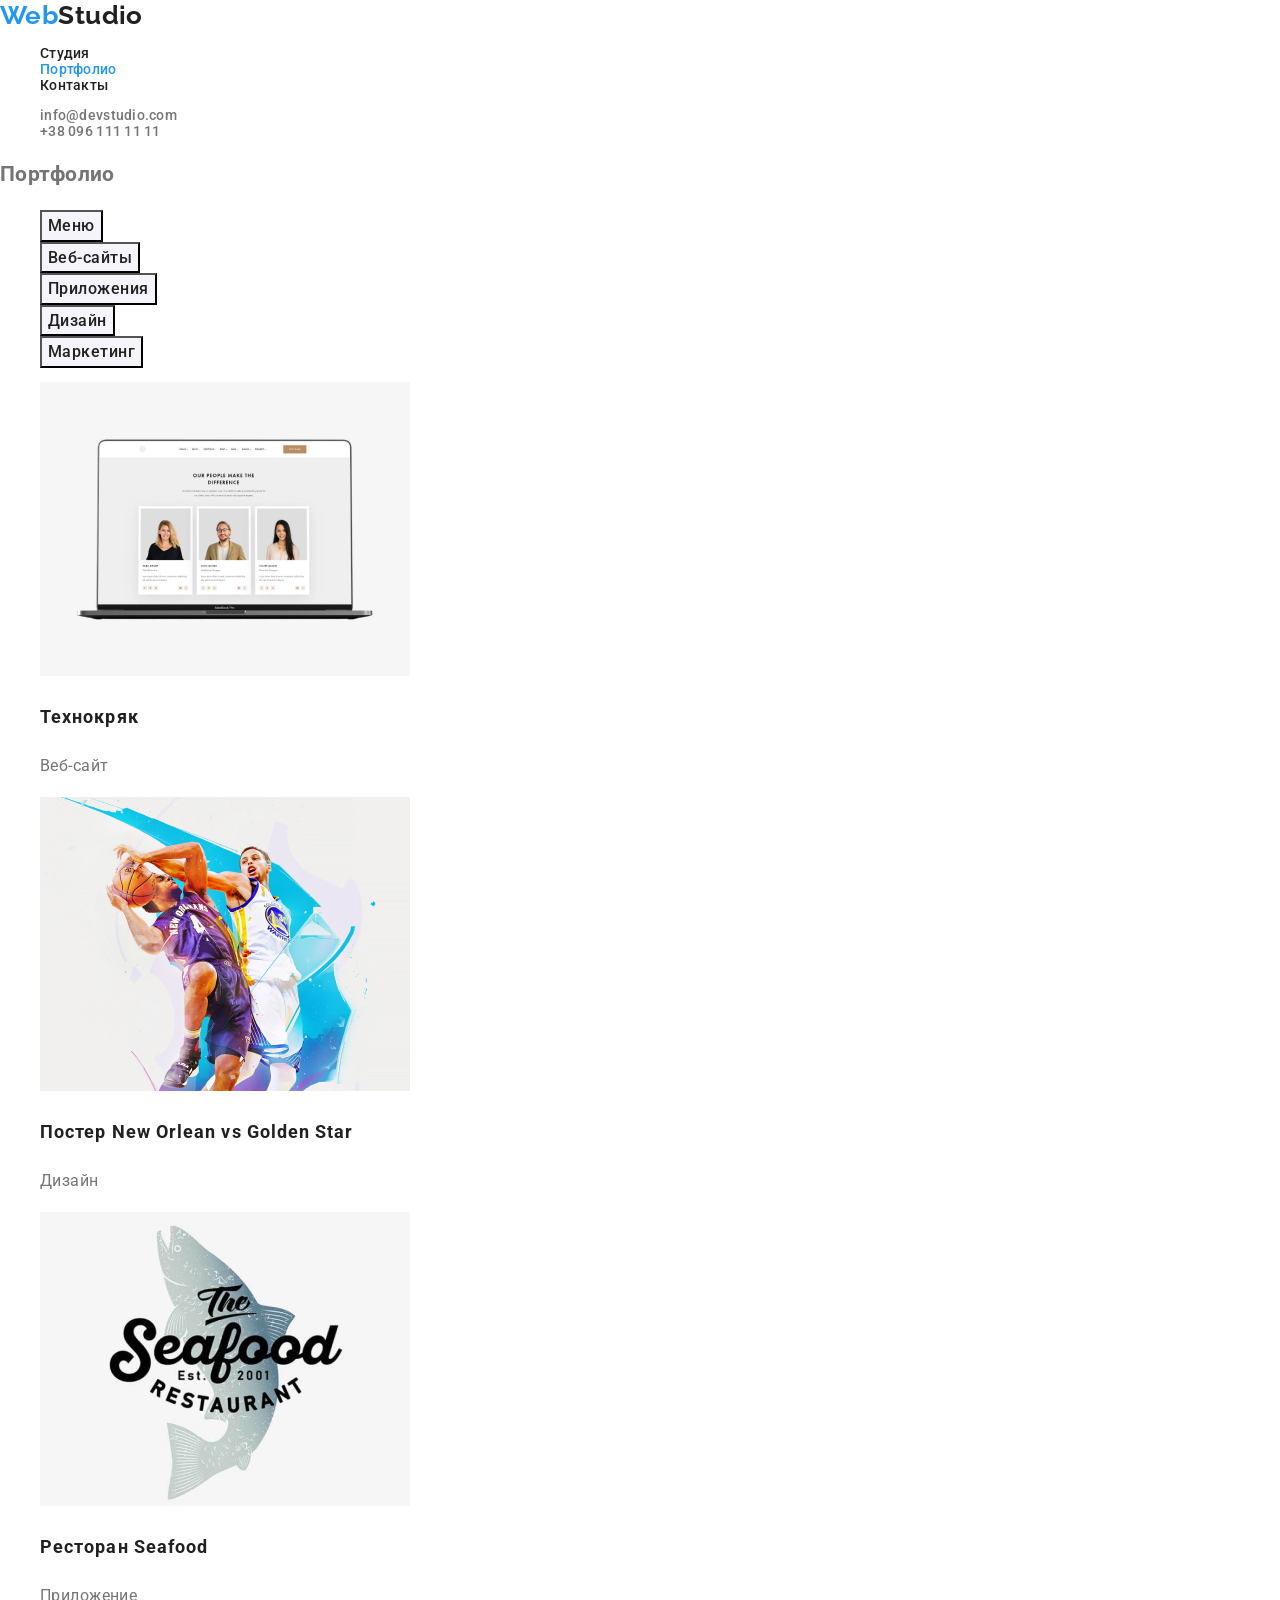
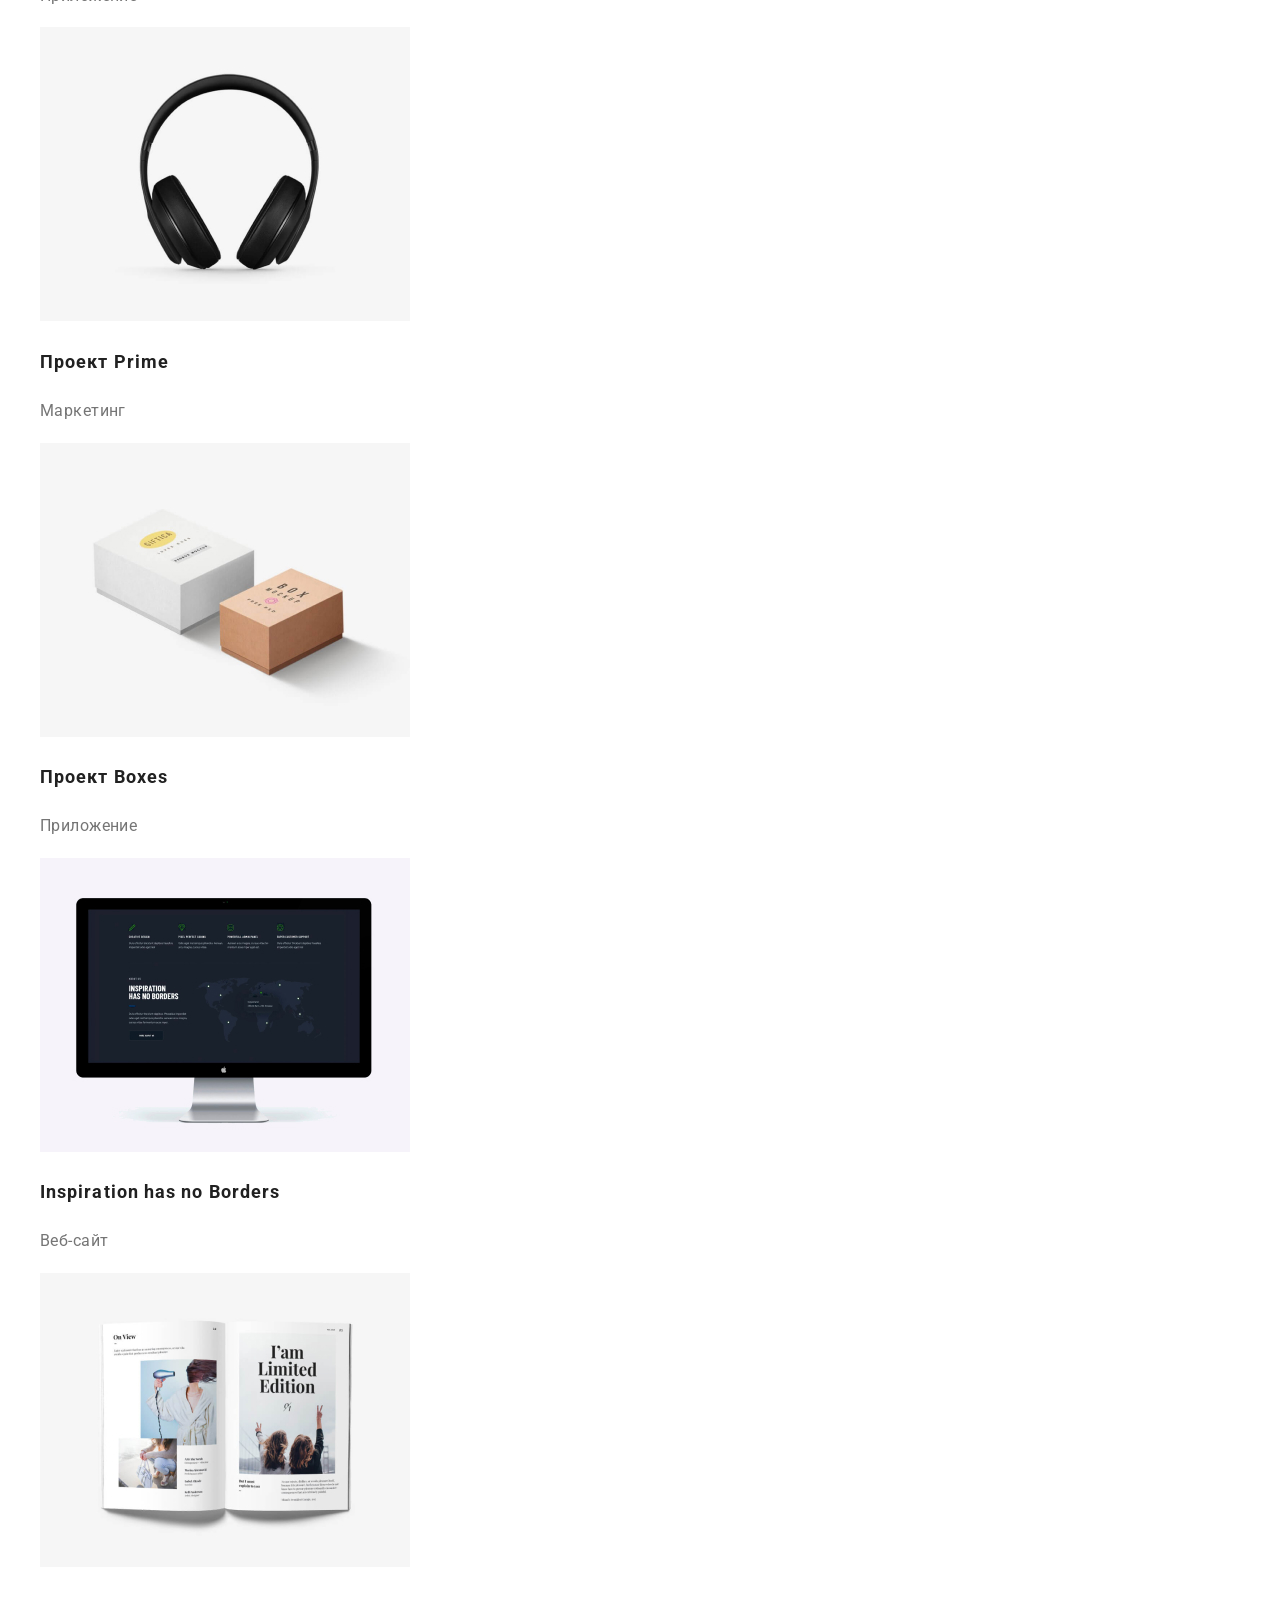
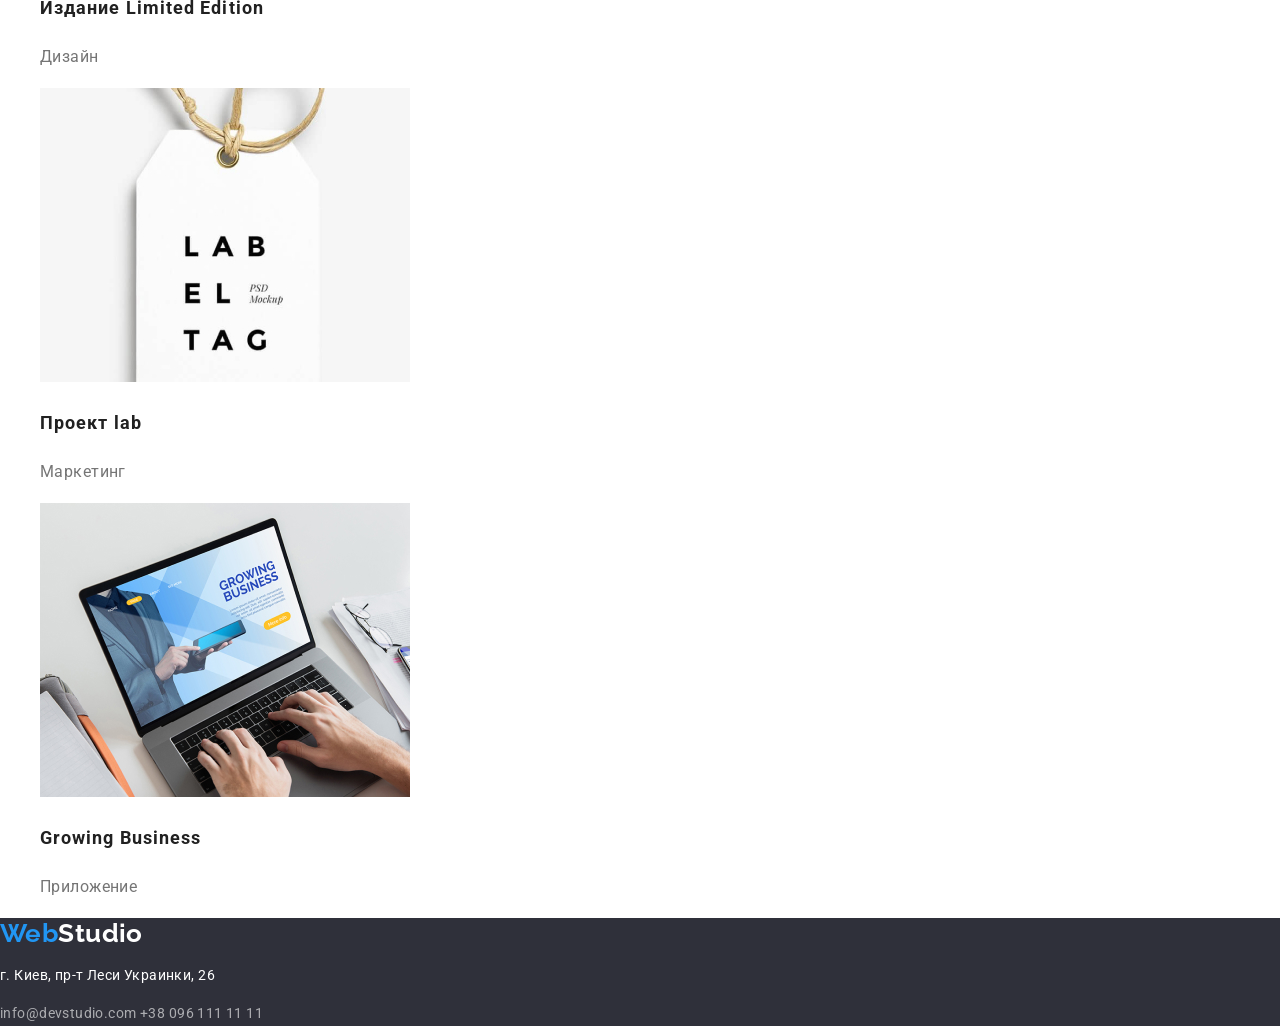
==== portfolio.html @ 877a4411 "Добавляет исходный код проекта" ====
<!DOCTYPE html>
<html lang="ru">
<head>
    <meta charset="UTF-8">
    <meta name="viewport" content="width=device-width, initial-scale=1.0">
    <title>Портфолио</title>
    <link href="https://fonts.googleapis.com/css2?family=Raleway:wght@700&family=Roboto:wght@400;500;700;900&display=swap" rel="stylesheet">
    <link rel="stylesheet" href="https://cdnjs.cloudflare.com/ajax/libs/modern-normalize/1.0.0/modern-normalize.min.css">
    <link rel="stylesheet" href="./css/common.css">
    <link rel="stylesheet" href="./css/styles.css">
</head>
<body>

<header class="header-page">
    <nav>
        <a href="./index.html" class="logo">Web<span class="logo-header">Studio</span></a>

        <ul class="site-nav">
            <li><a href="./index.html" class="link">Студия</a></li>
            <li><a href="./portfolio.html" class="link current">Портфолио</a></li>
            <li><a href="" class="link">Контакты</a></li>
        </ul>
    </nav>

    <ul class="site-contacts">
        <li><a href="mailto:info@devstudio.com" class="link-contacts">info@devstudio.com</a></li>
        <li><a href="tel:+380961111111" class="link-contacts">+38 096 111 11 11</a></li>
    </ul>
</header>

<main>
    <section class="portfolio-section">
        <h1>Портфолио</h1>
        <!-- Меню кнопок-фильтров -->
        <ul class="filter-list">
            <li>
                <button type="button" class="button">Меню</button>
            </li>
            <li>
                <button type="button" class="button">Веб-сайты</button>
            </li>
            <li>
                <button type="button" class="button">Приложения</button>
            </li>
            <li>
                <button type="button" class="button">Дизайн</button>
            </li>
            <li>
                <button type="button" class="button">Маркетинг</button>
            </li>
        </ul>

        <!-- Список примеров работ -->
        <ul class="example-list">
            <li>
                <img src="./img/portfolio-1.jpg" alt="Главная страница веб-сайта" width="370" height="294">
                <h2 class="title">Технокряк</h2>
                <p class="text">Веб-сайт</p>
            </li>
            <li>
                <img src="./img/portfolio-2.jpg" alt="Два баскетболиста борются за мяч" width="370" height="294">
                <h2 class="title">Постер <span lang="en">New Orlean vs Golden Star</span></h2>
                <p class="text">Дизайн</p>
            </li>
            <li>
                <img src="./img/portfolio-3.jpg" alt="Название ресторана на фоне рыбы" width="370" height="294">
                <h2 class="title">Ресторан <span lang="en">Seafood</span></h2>
                <p class="text">Приложение</p>
            </li>
            <li>
                <img src="./img/portfolio-4.jpg" alt="Накладные наушники" width="370" height="294">
                <h2 class="title">Проект <span lang="en">Prime</span></h2>
                <p class="text">Маркетинг</p>
            </li>
            <li>
                <img src="./img/portfolio-5.jpg" alt="Одна большая и одна маленькая коробочки" width="370" height="294">
                <h2 class="title">Проект <span lang="en">Boxes</span></h2>
                <p class="text">Приложение</p>
            </li>
            <li>
                <img src="./img/portfolio-6.jpg" alt="Главная страница веб-сайта" width="370" height="294">
                <h2 class="title"><span lang="en">Inspiration has no Borders</span></h2>
                <p class="text">Веб-сайт</p>
            </li>
            <li>
                <img src="./img/potfolio-7.jpg" alt="Разворот книги" width="370" height="294">
                <h2 class="title">Издание <span lang="en">Limited Edition</span></h2>
                <p class="text">Дизайн</p>
            </li>
            <li>
                <img src="./img/portfolio-8.jpg" alt="Бирка" width="370" height="294">
                <h2 class="title">Проект <span lang="en">lab</span></h2>
                <p class="text">Маркетинг</p>
            </li>
            <li>
                <img src="./img/portfolio-9.jpg" alt="Ноутбук на котором набирают текст" width="370" height="294">
                <h2 lang="en" class="title">Growing Business</h2>
                <p class="text">Приложение</p>
            </li>
        </ul>
    </section>
</main>

<footer class="footer-page">
    <a href="./index.html" class="logo">Web<span class="logo-footer">Studio</span></a>
    <address class="address-container">
        <p class="text">г. Киев, пр-т Леси Украинки, 26</p>
        <a href="mailto:info@devstudio.com" class="link">info@devstudio.com</a>
        <a href="tel:+380961111111" class="link">+38 096 111 11 11</a>
    </address>
</footer>

</body>
</html>
---- css/common.css ----
body {
    background-color: var(--primary-bg-color);
    color: var(--text-main-color);

    font-family: Roboto, sans-serif;
    font-weight: 400;
    letter-spacing: 0.03em;
    font-size: 14px;
    line-height: 1.7;
}

:root {
    --text-main-color: #757575;
    --title-text-color: #212121;
    --accent-color: #2196F3;
    --primary-bg-color: #FFFFFF;
    --secondary-bg-color: #2F303A;
    --primary-white-color: #FFFFFF;
    --secondary-white-color: rgba(255, 255, 255, 0.6);
    --primary-bg-button: #F5F4FA;

}

/* основной цвет фона #FFFFFF */
/* цвет основного текста #757575 */
/*вторичный цвет #212121 */
/* акцент #2196F3 */
/* белый #FFFFFF */
/*белый с прозрачностью rgba(255, 255, 255, 0.6) */
/* цвет фона шапки и футера #2F303A */
/* вторичный цвет фона #F5F4FA */

/* Site-nav */


.logo {
    color: #2196F3;
    text-decoration: none;

    font-family: Raleway;
    font-weight: 700;
    font-size: 26px;
    line-height: 1.2;
}

.logo-header {
    color: #212121;
}

.site-nav {
    list-style: none;

    font-weight: 500;
    line-height: 1.14;
    letter-spacing: 0.02em;
}

.site-nav .link {
    color: var(--title-text-color);
    text-decoration: none;
}

.site-nav .link:hover,
.site-nav .link:focus {
    color: var(--accent-color);
}

.site-nav .link.current {
    color: var(--accent-color);
}

.site-contacts {
    list-style: none;

    font-weight: 500;
    line-height: 1.14;
    letter-spacing: 0.02em;
}

.site-contacts .link-contacts {
    color: var(--text-main-color);
    text-decoration: none;
}

.site-contacts .link-contacts:hover,
.site-contacts .link-contacts:focus {
    color: var(--accent-color);
}

/* Footer */

.logo-footer {
    color: #FFFFFF;
}

.footer-page {
    background-color: var(--secondary-bg-color);
}

.address-container {
    font-style: normal;
    font-size: 14px;
    line-height: 1.7;
}

.address-container .text {
    color: var(--primary-white-color);
    text-decoration: none;
}

.address-container .link {
    color: var(--secondary-white-color);
    text-decoration: none;
}
---- css/styles.css ----
/* Стили для index.html*/

/* Hero */

.hero {
    background-color: #2F303A;
}

.hero .hero-title {
    color: #FFFFFF;

    font-weight: 900;
    font-size: 44px;
    line-height: 1.4;
    text-align: center;
    letter-spacing: 0.06em;
    text-transform: uppercase;
}

.hero-button {
    color: #FFFFFF;
    background-color: var(--accent-color);

    font-family: inherit;
    font-weight: 700;
    font-size: 16px;
    line-height: 1.9;
    letter-spacing: 0.06em;
}

/* For all sections */

.section .section-title {
    color: var(--title-text-color);

    font-weight: 700;
    font-size: 36px;
    line-height: 1.17;
    text-align: center;
}

/* Features */

.feature-list .title {
    color: var(--title-text-color);

    font-weight: 700;
    font-size: 14px;
    line-height: 1.14;
    text-transform: uppercase;
}

.feature-list {
    list-style: none;
}


/* Work */

.work-list {
    list-style: none;
}

/* Our team */

.team-list {
    list-style: none;
}

.team-list .title {
    color: var(--title-text-color);

    font-weight: 500;
    font-size: 16px;
    line-height: 1.9;
    text-align: center;
}

.team-list .text {
    font-size: 16px;
    line-height: 1.9;
    text-align: center;
}

.team-section {
    background-color: #F5F4FA;
}

/* Стили для portfolio.html*/

.filter-list {
    list-style: none;
}

.button {
    color: var(--title-text-color);
    background-color: var(--primary-bg-button);

    font-family: inherit;
    font-weight: 500;
    font-size: 16px;
    line-height: 1.6;
    letter-spacing: 0.03em;
}

.button:hover,
.button:focus {
    color: var(--primary-white-color);
    background-color: var(--accent-color);
}

.example-list {
    list-style: none;
}

.example-list .title {
    color: var(--title-text-color);

    font-weight: 700;
    font-size: 18px;
    line-height: 2;
    letter-spacing: 0.06em;
}

.example-list .text {
    font-size: 16px;
    line-height: 1.9;
}
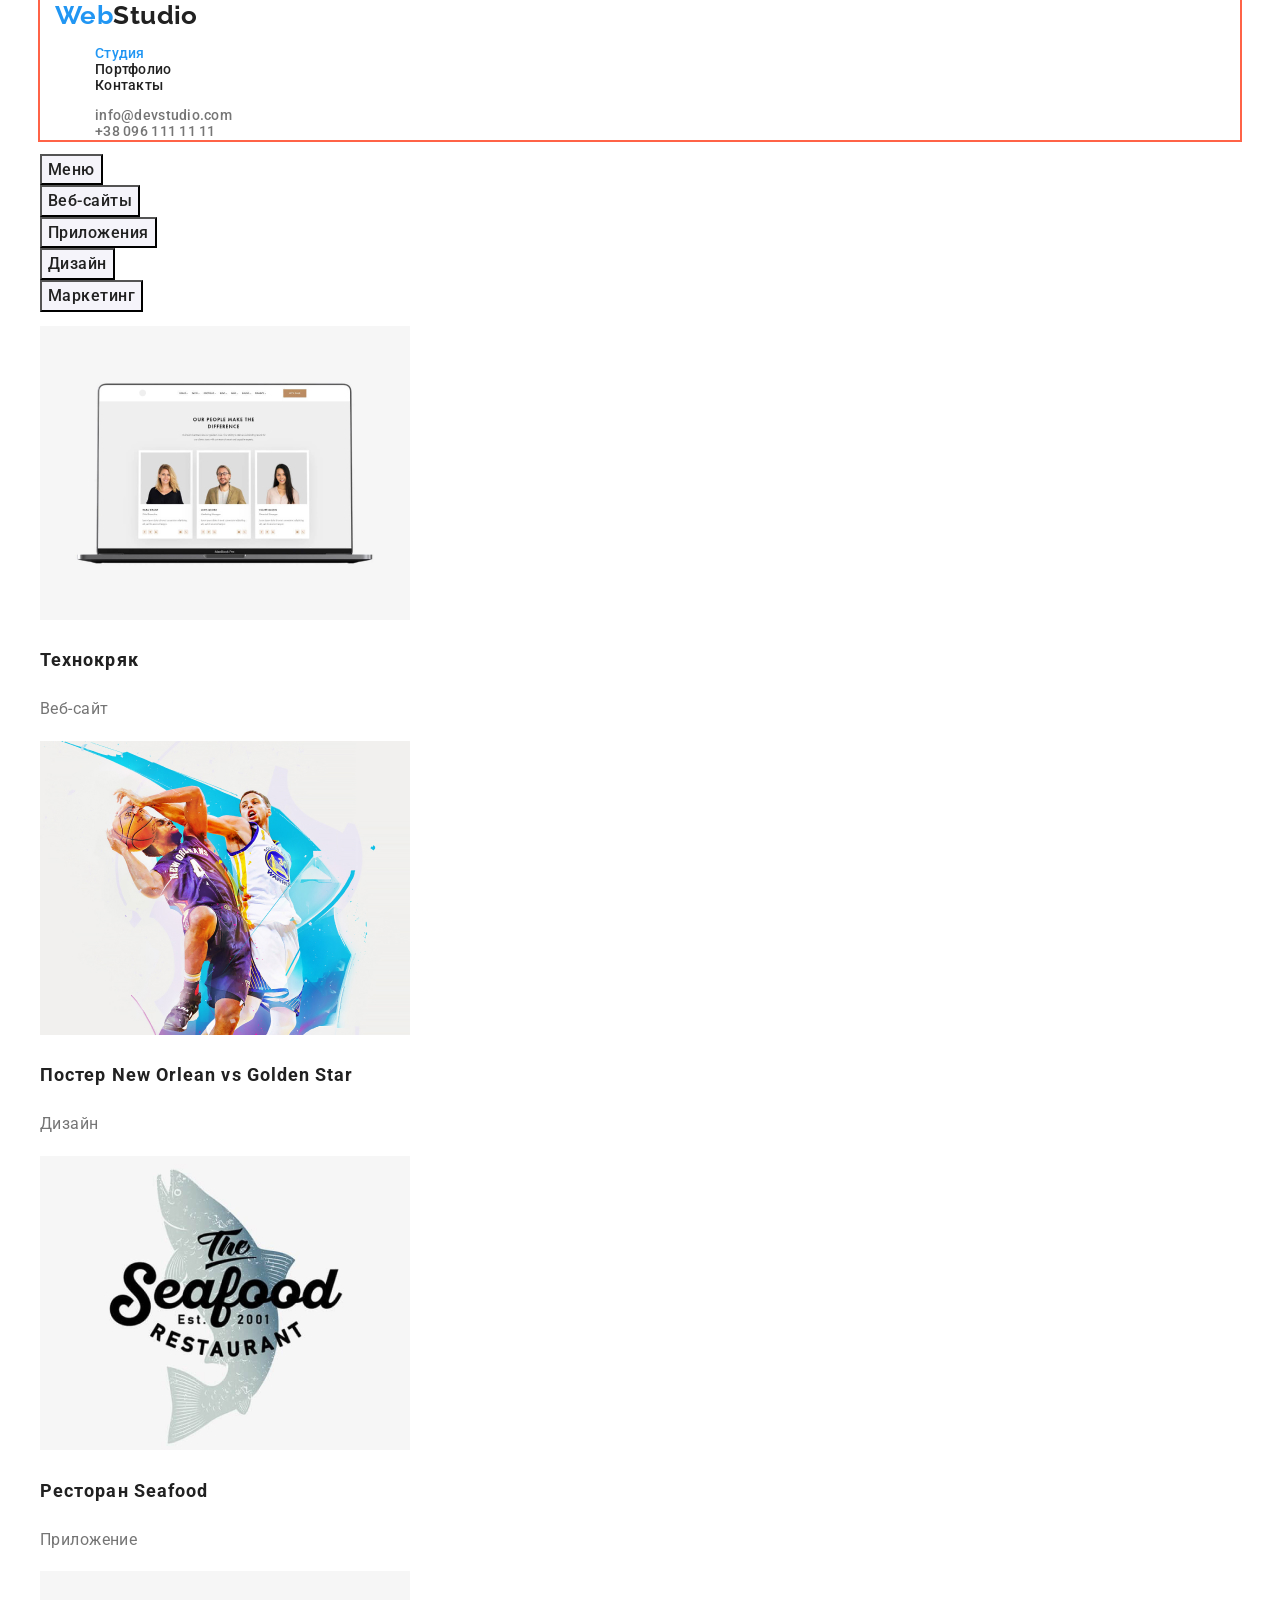
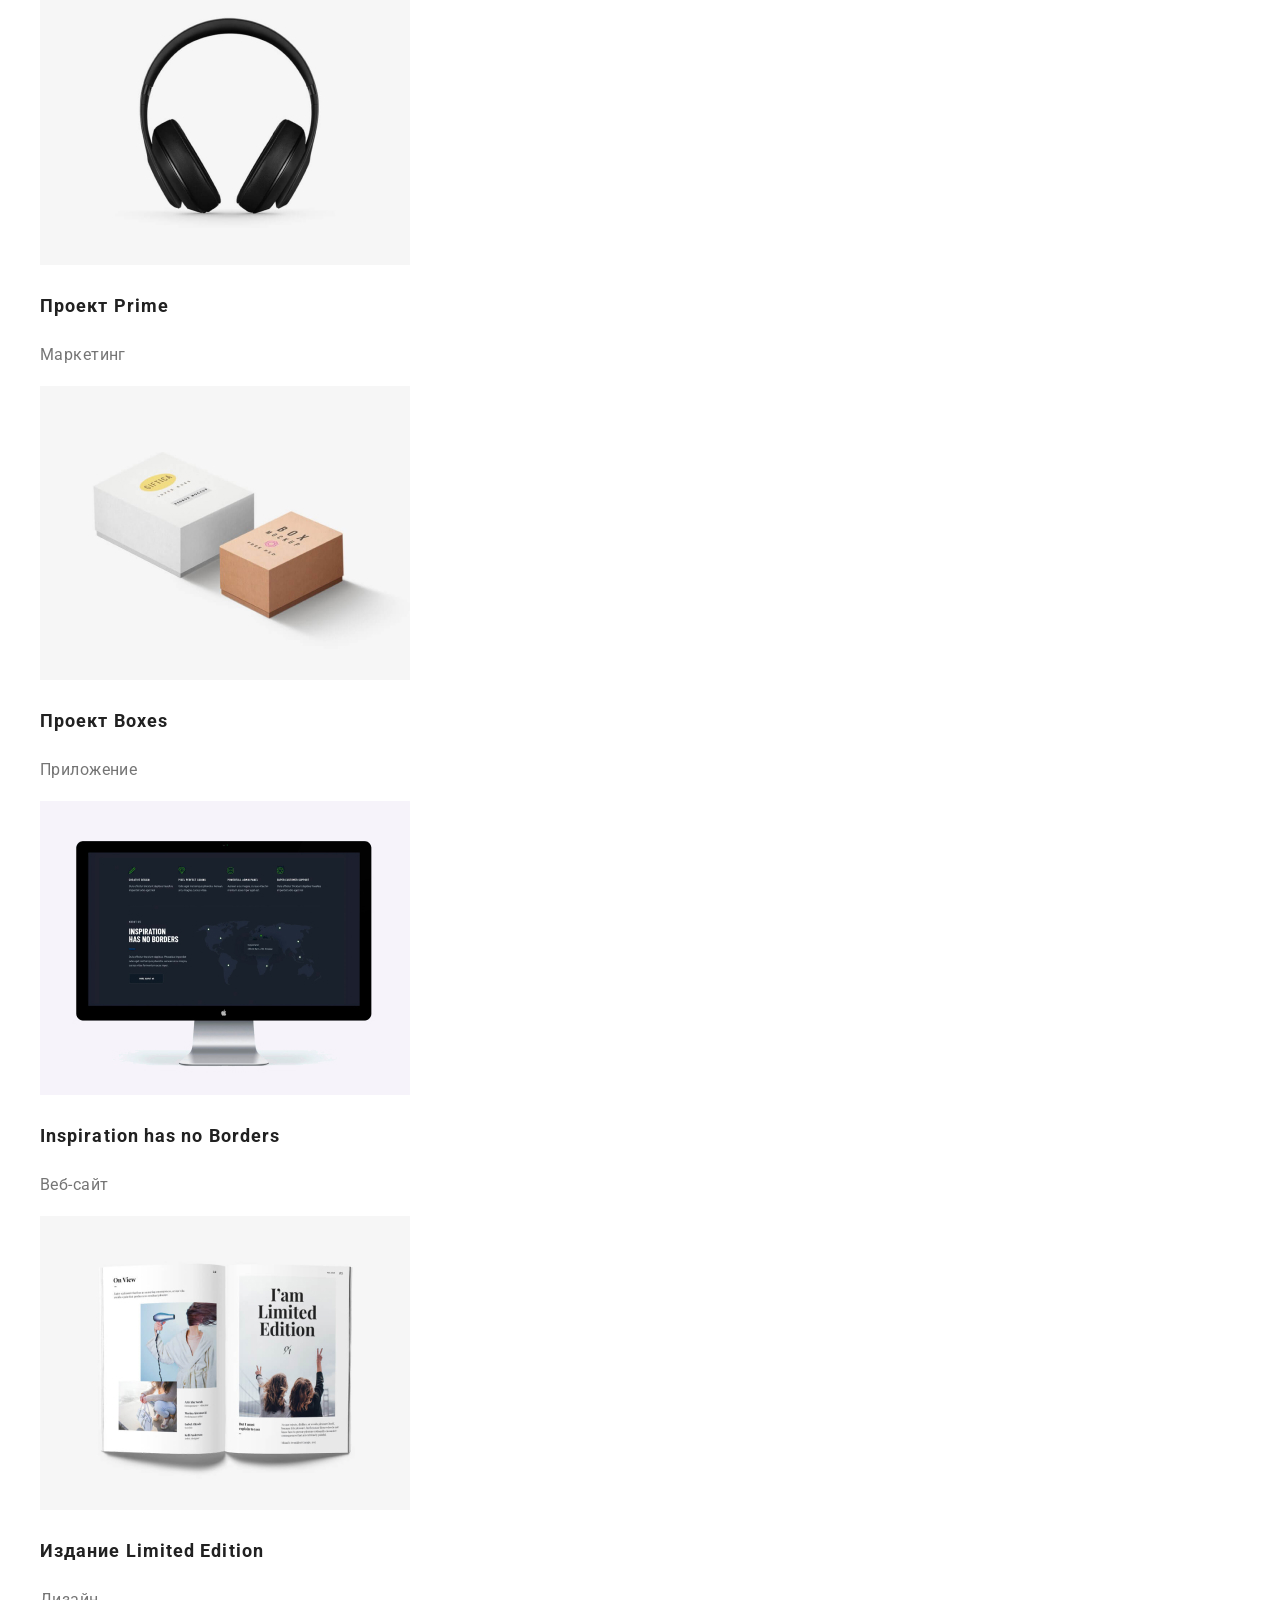
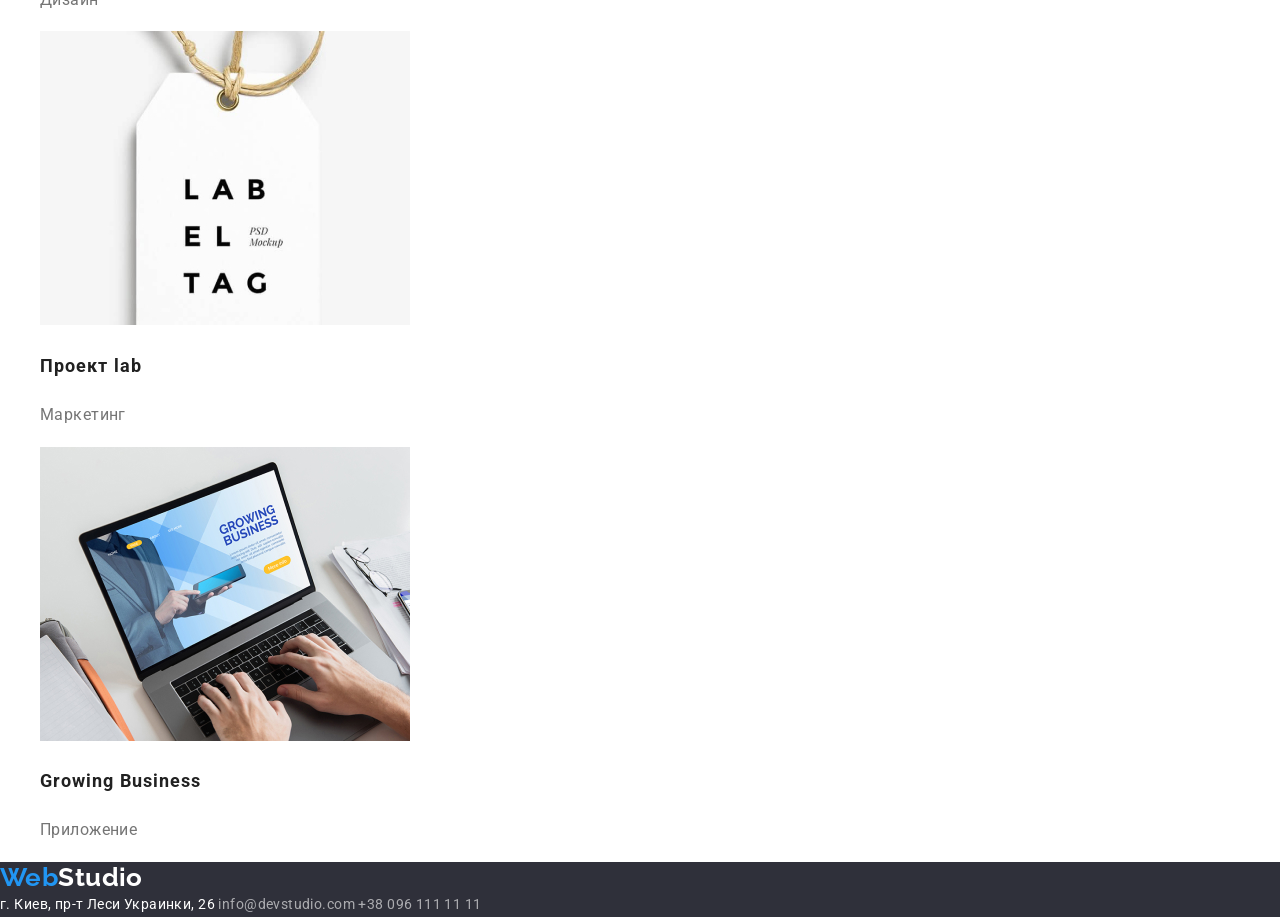
==== commit 70c31a35: "Фиксит недочеты из предыдущей д/з" ====
--- a/portfolio.html
+++ b/portfolio.html
@@ -1,114 +1,175 @@
 <!DOCTYPE html>
 <html lang="ru">
-<head>
-    <meta charset="UTF-8">
-    <meta name="viewport" content="width=device-width, initial-scale=1.0">
+  <head>
+    <meta charset="UTF-8" />
+    <meta name="viewport" content="width=device-width, initial-scale=1.0" />
     <title>Портфолио</title>
-    <link href="https://fonts.googleapis.com/css2?family=Raleway:wght@700&family=Roboto:wght@400;500;700;900&display=swap" rel="stylesheet">
-    <link rel="stylesheet" href="https://cdnjs.cloudflare.com/ajax/libs/modern-normalize/1.0.0/modern-normalize.min.css">
-    <link rel="stylesheet" href="./css/common.css">
-    <link rel="stylesheet" href="./css/styles.css">
-</head>
-<body>
-
-<header class="header-page">
-    <nav>
-        <a href="./index.html" class="logo">Web<span class="logo-header">Studio</span></a>
+    <link rel="preconnect" href="https://fonts.gstatic.com" />
+    <link
+      href="https://fonts.googleapis.com/css2?family=Raleway:wght@700&family=Roboto:wght@400;500;700;900&display=swap"
+      rel="stylesheet"
+    />
+    <link
+      rel="stylesheet"
+      href="https://cdnjs.cloudflare.com/ajax/libs/modern-normalize/1.0.0/modern-normalize.min.css"
+    />
+    <link rel="stylesheet" href="./css/common.css" />
+    <link rel="stylesheet" href="./css/styles.css" />
+  </head>
+  <body>
+    <header class="header-page container">
+      <nav>
+        <a href="./index.html" class="logo" arial-label="Логотип веб-студии"
+          >Web<span class="logo-header">Studio</span></a
+        >
 
         <ul class="site-nav">
-            <li><a href="./index.html" class="link">Студия</a></li>
-            <li><a href="./portfolio.html" class="link current">Портфолио</a></li>
-            <li><a href="" class="link">Контакты</a></li>
+          <li><a href="#" class="link current">Студия</a></li>
+          <li><a href="./portfolio.html" class="link">Портфолио</a></li>
+          <li><a href="#" class="link">Контакты</a></li>
         </ul>
-    </nav>
+      </nav>
 
-    <ul class="site-contacts">
+      <ul class="site-contacts">
         <li><a href="mailto:info@devstudio.com" class="link-contacts">info@devstudio.com</a></li>
         <li><a href="tel:+380961111111" class="link-contacts">+38 096 111 11 11</a></li>
-    </ul>
-</header>
+      </ul>
+    </header>
 
-<main>
-    <section class="portfolio-section">
-        <h1>Портфолио</h1>
+    <main>
+      <section class="portfolio-section">
+        <h1 class="visually-hidden">Портфолио</h1>
         <!-- Меню кнопок-фильтров -->
         <ul class="filter-list">
-            <li>
-                <button type="button" class="button">Меню</button>
-            </li>
-            <li>
-                <button type="button" class="button">Веб-сайты</button>
-            </li>
-            <li>
-                <button type="button" class="button">Приложения</button>
-            </li>
-            <li>
-                <button type="button" class="button">Дизайн</button>
-            </li>
-            <li>
-                <button type="button" class="button">Маркетинг</button>
-            </li>
+          <li>
+            <button type="button" class="button">Меню</button>
+          </li>
+          <li>
+            <button type="button" class="button">Веб-сайты</button>
+          </li>
+          <li>
+            <button type="button" class="button">Приложения</button>
+          </li>
+          <li>
+            <button type="button" class="button">Дизайн</button>
+          </li>
+          <li>
+            <button type="button" class="button">Маркетинг</button>
+          </li>
         </ul>
 
         <!-- Список примеров работ -->
         <ul class="example-list">
-            <li>
-                <img src="./img/portfolio-1.jpg" alt="Главная страница веб-сайта" width="370" height="294">
+          <li>
+            <a href="#" class="link">
+              <div>
+                <img src="./img/portfolio-1.jpg" alt="Главная страница веб-сайта" width="370" height="294" />
+              </div>
+              <div class="name-card-container">
                 <h2 class="title">Технокряк</h2>
                 <p class="text">Веб-сайт</p>
-            </li>
-            <li>
-                <img src="./img/portfolio-2.jpg" alt="Два баскетболиста борются за мяч" width="370" height="294">
+              </div>
+            </a>
+          </li>
+          <li>
+            <a href="#" class="link">
+              <div>
+                <img src="./img/portfolio-2.jpg" alt="Два баскетболиста борются за мяч" width="370" height="294" />
+              </div>
+
+              <div class="name-card-container">
                 <h2 class="title">Постер <span lang="en">New Orlean vs Golden Star</span></h2>
                 <p class="text">Дизайн</p>
-            </li>
-            <li>
-                <img src="./img/portfolio-3.jpg" alt="Название ресторана на фоне рыбы" width="370" height="294">
+              </div>
+            </a>
+          </li>
+          <li>
+            <a href="#" class="link">
+              <div>
+                <img src="./img/portfolio-3.jpg" alt="Логотип ресторана Seafood" width="370" height="294" />
+              </div>
+              <div class="name-card-container">
                 <h2 class="title">Ресторан <span lang="en">Seafood</span></h2>
                 <p class="text">Приложение</p>
-            </li>
-            <li>
-                <img src="./img/portfolio-4.jpg" alt="Накладные наушники" width="370" height="294">
+              </div>
+            </a>
+          </li>
+          <li>
+            <a href="#" class="link">
+              <div><img src="./img/portfolio-4.jpg" alt="Накладные наушники" width="370" height="294" /></div>
+              <div class="name-card-container">
                 <h2 class="title">Проект <span lang="en">Prime</span></h2>
                 <p class="text">Маркетинг</p>
-            </li>
-            <li>
-                <img src="./img/portfolio-5.jpg" alt="Одна большая и одна маленькая коробочки" width="370" height="294">
+              </div>
+            </a>
+          </li>
+          <li>
+            <a href="#" class="link">
+              <div>
+                <img
+                  src="./img/portfolio-5.jpg"
+                  alt="Одна большая и одна маленькая коробочки"
+                  width="370"
+                  height="294"
+                />
+              </div>
+              <div class="name-card-container">
                 <h2 class="title">Проект <span lang="en">Boxes</span></h2>
                 <p class="text">Приложение</p>
-            </li>
-            <li>
-                <img src="./img/portfolio-6.jpg" alt="Главная страница веб-сайта" width="370" height="294">
+              </div>
+            </a>
+          </li>
+          <li>
+            <a href="#" class="link">
+              <div><img src="./img/portfolio-6.jpg" alt="Главная страница веб-сайта" width="370" height="294" /></div>
+              <div class="name-card-container">
                 <h2 class="title"><span lang="en">Inspiration has no Borders</span></h2>
                 <p class="text">Веб-сайт</p>
-            </li>
-            <li>
-                <img src="./img/potfolio-7.jpg" alt="Разворот книги" width="370" height="294">
+              </div>
+            </a>
+          </li>
+          <li>
+            <a href="#" class="link">
+              <div><img src="./img/potfolio-7.jpg" alt="Разворот книги" width="370" height="294" /></div>
+              <div class="name-card-container">
                 <h2 class="title">Издание <span lang="en">Limited Edition</span></h2>
                 <p class="text">Дизайн</p>
-            </li>
-            <li>
-                <img src="./img/portfolio-8.jpg" alt="Бирка" width="370" height="294">
+              </div>
+            </a>
+          </li>
+          <li>
+            <a href="#" class="link">
+              <div><img src="./img/portfolio-8.jpg" alt="Бирка" width="370" height="294" /></div>
+              <div class="name-card-container">
                 <h2 class="title">Проект <span lang="en">lab</span></h2>
                 <p class="text">Маркетинг</p>
-            </li>
-            <li>
-                <img src="./img/portfolio-9.jpg" alt="Ноутбук на котором набирают текст" width="370" height="294">
+              </div>
+            </a>
+          </li>
+          <li>
+            <a href="#" class="link">
+              <div>
+                <img src="./img/portfolio-9.jpg" alt="Ноутбук на котором набирают текст" width="370" height="294" />
+              </div>
+              <div class="name-card-container">
                 <h2 lang="en" class="title">Growing Business</h2>
                 <p class="text">Приложение</p>
-            </li>
+              </div>
+            </a>
+          </li>
         </ul>
-    </section>
-</main>
+      </section>
+    </main>
 
-<footer class="footer-page">
-    <a href="./index.html" class="logo">Web<span class="logo-footer">Studio</span></a>
-    <address class="address-container">
-        <p class="text">г. Киев, пр-т Леси Украинки, 26</p>
+    <footer class="footer-page">
+      <a href="./index.html" class="logo">Web<span class="logo-footer">Studio</span></a>
+      <address class="address-container">
+        <a href="https://goo.gl/maps/Ahhb2B3hDKV3ZpVi9" class="text" target="_blank" rel="noopener noreferrer"
+          >г. Киев, пр-т Леси Украинки, 26</a
+        >
         <a href="mailto:info@devstudio.com" class="link">info@devstudio.com</a>
         <a href="tel:+380961111111" class="link">+38 096 111 11 11</a>
-    </address>
-</footer>
-
-</body>
-</html>+      </address>
+    </footer>
+  </body>
+</html>
--- a/css/common.css
+++ b/css/common.css
@@ -1,24 +1,23 @@
 body {
-    background-color: var(--primary-bg-color);
-    color: var(--text-main-color);
+  background-color: var(--primary-bg-color);
+  color: var(--text-main-color);
 
-    font-family: Roboto, sans-serif;
-    font-weight: 400;
-    letter-spacing: 0.03em;
-    font-size: 14px;
-    line-height: 1.7;
+  font-family: Roboto, sans-serif;
+  font-weight: 400;
+  letter-spacing: 0.03em;
+  font-size: 14px;
+  line-height: 1.7;
 }
 
 :root {
-    --text-main-color: #757575;
-    --title-text-color: #212121;
-    --accent-color: #2196F3;
-    --primary-bg-color: #FFFFFF;
-    --secondary-bg-color: #2F303A;
-    --primary-white-color: #FFFFFF;
-    --secondary-white-color: rgba(255, 255, 255, 0.6);
-    --primary-bg-button: #F5F4FA;
-
+  --text-main-color: #757575;
+  --title-text-color: #212121;
+  --accent-color: #2196f3;
+  --primary-bg-color: #ffffff;
+  --secondary-bg-color: #2f303a;
+  --primary-white-color: #ffffff;
+  --secondary-white-color: rgba(255, 255, 255, 0.6);
+  --primary-bg-button: #f5f4fa;
 }
 
 /* основной цвет фона #FFFFFF */
@@ -29,86 +28,107 @@
 /*белый с прозрачностью rgba(255, 255, 255, 0.6) */
 /* цвет фона шапки и футера #2F303A */
 /* вторичный цвет фона #F5F4FA */
+/* 1200*/
+
+.container {
+  width: 1200px;
+  padding-left: 15px;
+  padding-right: 15px;
+  margin: 0 auto;
+  outline: 2px solid tomato;
+}
 
 /* Site-nav */
 
+.logo {
+  color: #2196f3;
+  text-decoration: none;
 
-.logo {
-    color: #2196F3;
-    text-decoration: none;
-
-    font-family: Raleway;
-    font-weight: 700;
-    font-size: 26px;
-    line-height: 1.2;
+  font-family: Raleway;
+  font-weight: 700;
+  font-size: 26px;
+  line-height: 1.2;
 }
 
 .logo-header {
-    color: #212121;
+  color: #212121;
 }
 
 .site-nav {
-    list-style: none;
+  list-style: none;
 
-    font-weight: 500;
-    line-height: 1.14;
-    letter-spacing: 0.02em;
+  font-weight: 500;
+  line-height: 1.14;
+  letter-spacing: 0.02em;
 }
 
 .site-nav .link {
-    color: var(--title-text-color);
-    text-decoration: none;
+  color: var(--title-text-color);
+  text-decoration: none;
 }
 
 .site-nav .link:hover,
 .site-nav .link:focus {
-    color: var(--accent-color);
+  color: var(--accent-color);
 }
 
 .site-nav .link.current {
-    color: var(--accent-color);
+  color: var(--accent-color);
 }
 
 .site-contacts {
-    list-style: none;
+  list-style: none;
 
-    font-weight: 500;
-    line-height: 1.14;
-    letter-spacing: 0.02em;
+  font-weight: 500;
+  line-height: 1.14;
+  letter-spacing: 0.02em;
 }
 
 .site-contacts .link-contacts {
-    color: var(--text-main-color);
-    text-decoration: none;
+  color: var(--text-main-color);
+  text-decoration: none;
 }
 
 .site-contacts .link-contacts:hover,
 .site-contacts .link-contacts:focus {
-    color: var(--accent-color);
+  color: var(--accent-color);
 }
 
 /* Footer */
 
 .logo-footer {
-    color: #FFFFFF;
+  color: #ffffff;
 }
 
 .footer-page {
-    background-color: var(--secondary-bg-color);
+  background-color: var(--secondary-bg-color);
 }
 
 .address-container {
-    font-style: normal;
-    font-size: 14px;
-    line-height: 1.7;
+  font-style: normal;
+  font-size: 14px;
+  line-height: 1.7;
 }
 
 .address-container .text {
-    color: var(--primary-white-color);
-    text-decoration: none;
+  color: var(--primary-white-color);
+  text-decoration: none;
 }
 
 .address-container .link {
-    color: var(--secondary-white-color);
-    text-decoration: none;
-}+  color: var(--secondary-white-color);
+  text-decoration: none;
+}
+
+/* Hidden header */
+
+.visually-hidden {
+  position: absolute !important;
+  clip: rect(1px 1px 1px 1px);
+  clip: rect(1px, 1px, 1px, 1px);
+  padding: 0 !important;
+  border: 0 !important;
+  height: 1px !important;
+  width: 1px !important;
+  overflow: hidden;
+}
--- a/css/styles.css
+++ b/css/styles.css
@@ -3,126 +3,130 @@
 /* Hero */
 
 .hero {
-    background-color: #2F303A;
+  background-color: #2f303a;
 }
 
 .hero .hero-title {
-    color: #FFFFFF;
+  color: #ffffff;
 
-    font-weight: 900;
-    font-size: 44px;
-    line-height: 1.4;
-    text-align: center;
-    letter-spacing: 0.06em;
-    text-transform: uppercase;
+  font-weight: 900;
+  font-size: 44px;
+  line-height: 1.4;
+  text-align: center;
+  letter-spacing: 0.06em;
+  text-transform: uppercase;
 }
 
 .hero-button {
-    color: #FFFFFF;
-    background-color: var(--accent-color);
+  color: #ffffff;
+  background-color: var(--accent-color);
 
-    font-family: inherit;
-    font-weight: 700;
-    font-size: 16px;
-    line-height: 1.9;
-    letter-spacing: 0.06em;
+  font-family: inherit;
+  font-weight: 700;
+  font-size: 16px;
+  line-height: 1.9;
+  letter-spacing: 0.06em;
 }
 
 /* For all sections */
 
 .section .section-title {
-    color: var(--title-text-color);
+  color: var(--title-text-color);
 
-    font-weight: 700;
-    font-size: 36px;
-    line-height: 1.17;
-    text-align: center;
+  font-weight: 700;
+  font-size: 36px;
+  line-height: 1.17;
+  text-align: center;
 }
 
 /* Features */
 
 .feature-list .title {
-    color: var(--title-text-color);
+  color: var(--title-text-color);
 
-    font-weight: 700;
-    font-size: 14px;
-    line-height: 1.14;
-    text-transform: uppercase;
+  font-weight: 700;
+  font-size: 14px;
+  line-height: 1.14;
+  text-transform: uppercase;
 }
 
 .feature-list {
-    list-style: none;
+  list-style: none;
 }
-
 
 /* Work */
 
 .work-list {
-    list-style: none;
+  list-style: none;
 }
 
 /* Our team */
 
 .team-list {
-    list-style: none;
+  list-style: none;
 }
 
 .team-list .title {
-    color: var(--title-text-color);
+  color: var(--title-text-color);
 
-    font-weight: 500;
-    font-size: 16px;
-    line-height: 1.9;
-    text-align: center;
+  font-weight: 500;
+  font-size: 16px;
+  line-height: 1.9;
+  text-align: center;
 }
 
 .team-list .text {
-    font-size: 16px;
-    line-height: 1.9;
-    text-align: center;
+  font-size: 16px;
+  line-height: 1.9;
+  text-align: center;
 }
 
 .team-section {
-    background-color: #F5F4FA;
+  background-color: #f5f4fa;
 }
 
 /* Стили для portfolio.html*/
 
 .filter-list {
-    list-style: none;
+  list-style: none;
 }
 
 .button {
-    color: var(--title-text-color);
-    background-color: var(--primary-bg-button);
+  color: var(--title-text-color);
+  background-color: var(--primary-bg-button);
 
-    font-family: inherit;
-    font-weight: 500;
-    font-size: 16px;
-    line-height: 1.6;
-    letter-spacing: 0.03em;
+  font-family: inherit;
+  font-weight: 500;
+  font-size: 16px;
+  line-height: 1.6;
+  letter-spacing: 0.03em;
 }
 
 .button:hover,
 .button:focus {
-    color: var(--primary-white-color);
-    background-color: var(--accent-color);
+  color: var(--primary-white-color);
+  background-color: var(--accent-color);
 }
 
 .example-list {
-    list-style: none;
+  list-style: none;
 }
 
-.example-list .title {
-    color: var(--title-text-color);
-
-    font-weight: 700;
-    font-size: 18px;
-    line-height: 2;
-    letter-spacing: 0.06em;
+.example-list .link {
+  text-decoration: none;
+  color: var(--text-main-color);
 }
 
-.example-list .text {
-    font-size: 16px;
-    line-height: 1.9;
-}+.name-card-container .title {
+  color: var(--title-text-color);
+
+  font-weight: 700;
+  font-size: 18px;
+  line-height: 2;
+  letter-spacing: 0.06em;
+}
+
+.name-card-container .text {
+  font-size: 16px;
+  line-height: 1.9;
+}
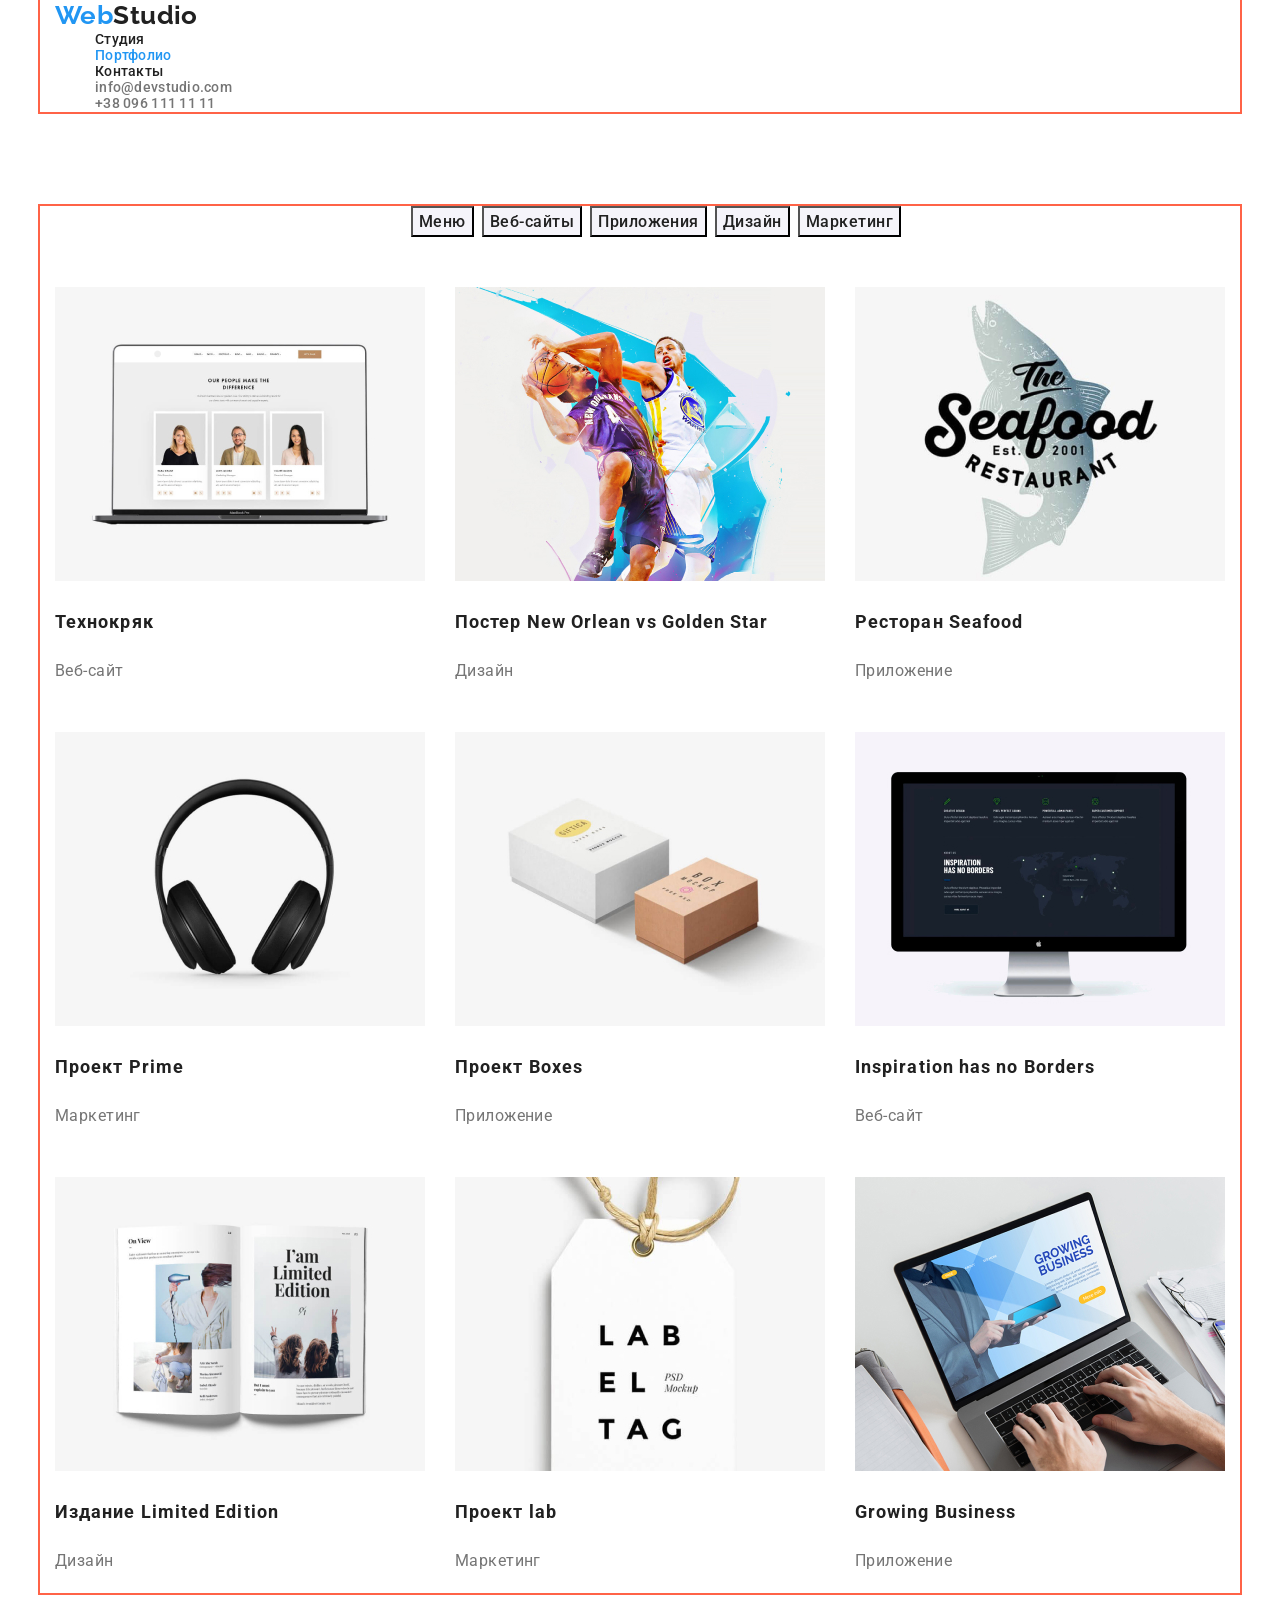
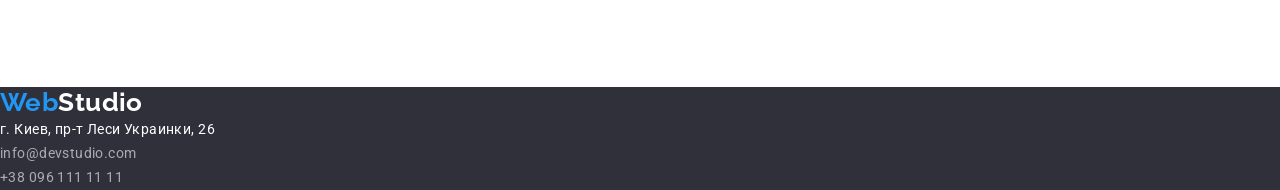
==== commit 7d58d411: "Добавляет часть позиционирования" ====
--- a/portfolio.html
+++ b/portfolio.html
@@ -17,147 +17,158 @@
     <link rel="stylesheet" href="./css/styles.css" />
   </head>
   <body>
-    <header class="header-page container">
-      <nav>
-        <a href="./index.html" class="logo" arial-label="Логотип веб-студии"
-          >Web<span class="logo-header">Studio</span></a
-        >
+    <div class="container">
+      <header class="header-page">
+        <nav>
+          <a href="./index.html" class="logo" arial-label="Логотип веб-студии"
+            >Web<span class="logo-header">Studio</span></a
+          >
 
-        <ul class="site-nav">
-          <li><a href="#" class="link current">Студия</a></li>
-          <li><a href="./portfolio.html" class="link">Портфолио</a></li>
-          <li><a href="#" class="link">Контакты</a></li>
+          <ul class="site-nav">
+            <li><a href="./index.html" class="link">Студия</a></li>
+            <li><a href="./portfolio.html" class="link current">Портфолио</a></li>
+            <li><a href="#" class="link">Контакты</a></li>
+          </ul>
+        </nav>
+
+        <ul class="site-contacts">
+          <li><a href="mailto:info@devstudio.com" class="link-contacts">info@devstudio.com</a></li>
+          <li><a href="tel:+380961111111" class="link-contacts">+38 096 111 11 11</a></li>
         </ul>
-      </nav>
-
-      <ul class="site-contacts">
-        <li><a href="mailto:info@devstudio.com" class="link-contacts">info@devstudio.com</a></li>
-        <li><a href="tel:+380961111111" class="link-contacts">+38 096 111 11 11</a></li>
-      </ul>
-    </header>
+      </header>
+    </div>
 
     <main>
       <section class="portfolio-section">
-        <h1 class="visually-hidden">Портфолио</h1>
-        <!-- Меню кнопок-фильтров -->
-        <ul class="filter-list">
-          <li>
-            <button type="button" class="button">Меню</button>
-          </li>
-          <li>
-            <button type="button" class="button">Веб-сайты</button>
-          </li>
-          <li>
-            <button type="button" class="button">Приложения</button>
-          </li>
-          <li>
-            <button type="button" class="button">Дизайн</button>
-          </li>
-          <li>
-            <button type="button" class="button">Маркетинг</button>
-          </li>
-        </ul>
+        <div class="container">
+          <h1 class="visually-hidden">Портфолио</h1>
+          <!-- Меню кнопок-фильтров -->
+          <ul class="filter-list">
+            <li>
+              <button type="button" class="button">Меню</button>
+            </li>
+            <li>
+              <button type="button" class="button">Веб-сайты</button>
+            </li>
+            <li>
+              <button type="button" class="button">Приложения</button>
+            </li>
+            <li>
+              <button type="button" class="button">Дизайн</button>
+            </li>
+            <li>
+              <button type="button" class="button">Маркетинг</button>
+            </li>
+          </ul>
 
-        <!-- Список примеров работ -->
-        <ul class="example-list">
-          <li>
-            <a href="#" class="link">
-              <div>
-                <img src="./img/portfolio-1.jpg" alt="Главная страница веб-сайта" width="370" height="294" />
-              </div>
-              <div class="name-card-container">
-                <h2 class="title">Технокряк</h2>
-                <p class="text">Веб-сайт</p>
-              </div>
-            </a>
-          </li>
-          <li>
-            <a href="#" class="link">
-              <div>
-                <img src="./img/portfolio-2.jpg" alt="Два баскетболиста борются за мяч" width="370" height="294" />
-              </div>
+          <!-- Список примеров работ -->
 
-              <div class="name-card-container">
-                <h2 class="title">Постер <span lang="en">New Orlean vs Golden Star</span></h2>
-                <p class="text">Дизайн</p>
-              </div>
-            </a>
-          </li>
-          <li>
-            <a href="#" class="link">
-              <div>
-                <img src="./img/portfolio-3.jpg" alt="Логотип ресторана Seafood" width="370" height="294" />
-              </div>
-              <div class="name-card-container">
-                <h2 class="title">Ресторан <span lang="en">Seafood</span></h2>
-                <p class="text">Приложение</p>
-              </div>
-            </a>
-          </li>
-          <li>
-            <a href="#" class="link">
-              <div><img src="./img/portfolio-4.jpg" alt="Накладные наушники" width="370" height="294" /></div>
-              <div class="name-card-container">
-                <h2 class="title">Проект <span lang="en">Prime</span></h2>
-                <p class="text">Маркетинг</p>
-              </div>
-            </a>
-          </li>
-          <li>
-            <a href="#" class="link">
-              <div>
-                <img
-                  src="./img/portfolio-5.jpg"
-                  alt="Одна большая и одна маленькая коробочки"
-                  width="370"
-                  height="294"
-                />
-              </div>
-              <div class="name-card-container">
-                <h2 class="title">Проект <span lang="en">Boxes</span></h2>
-                <p class="text">Приложение</p>
-              </div>
-            </a>
-          </li>
-          <li>
-            <a href="#" class="link">
-              <div><img src="./img/portfolio-6.jpg" alt="Главная страница веб-сайта" width="370" height="294" /></div>
-              <div class="name-card-container">
-                <h2 class="title"><span lang="en">Inspiration has no Borders</span></h2>
-                <p class="text">Веб-сайт</p>
-              </div>
-            </a>
-          </li>
-          <li>
-            <a href="#" class="link">
-              <div><img src="./img/potfolio-7.jpg" alt="Разворот книги" width="370" height="294" /></div>
-              <div class="name-card-container">
-                <h2 class="title">Издание <span lang="en">Limited Edition</span></h2>
-                <p class="text">Дизайн</p>
-              </div>
-            </a>
-          </li>
-          <li>
-            <a href="#" class="link">
-              <div><img src="./img/portfolio-8.jpg" alt="Бирка" width="370" height="294" /></div>
-              <div class="name-card-container">
-                <h2 class="title">Проект <span lang="en">lab</span></h2>
-                <p class="text">Маркетинг</p>
-              </div>
-            </a>
-          </li>
-          <li>
-            <a href="#" class="link">
-              <div>
-                <img src="./img/portfolio-9.jpg" alt="Ноутбук на котором набирают текст" width="370" height="294" />
-              </div>
-              <div class="name-card-container">
-                <h2 lang="en" class="title">Growing Business</h2>
-                <p class="text">Приложение</p>
-              </div>
-            </a>
-          </li>
-        </ul>
+          <ul class="example-list">
+            <li class="item">
+              <a href="#" class="link">
+                <div class="content">
+                  <img src="./img/portfolio-1.jpg" alt="Главная страница веб-сайта" width="370" height="294" />
+                </div>
+                <div class="card-footer">
+                  <h2 class="title">Технокряк</h2>
+                  <p class="text">Веб-сайт</p>
+                </div>
+              </a>
+            </li>
+            <li class="item">
+              <a href="#" class="link">
+                <div class="content">
+                  <img src="./img/portfolio-2.jpg" alt="Два баскетболиста борются за мяч" width="370" height="294" />
+                </div>
+
+                <div class="card-footer">
+                  <h2 class="title">Постер <span lang="en">New Orlean vs Golden Star</span></h2>
+                  <p class="text">Дизайн</p>
+                </div>
+              </a>
+            </li>
+            <li class="item">
+              <a href="#" class="link">
+                <div class="content">
+                  <img src="./img/portfolio-3.jpg" alt="Логотип ресторана Seafood" width="370" height="294" />
+                </div>
+                <div class="card-footer">
+                  <h2 class="title">Ресторан <span lang="en">Seafood</span></h2>
+                  <p class="text">Приложение</p>
+                </div>
+              </a>
+            </li>
+            <li class="item">
+              <a href="#" class="link">
+                <div class="content">
+                  <img src="./img/portfolio-4.jpg" alt="Накладные наушники" width="370" height="294" />
+                </div>
+                <div class="card-footer">
+                  <h2 class="title">Проект <span lang="en">Prime</span></h2>
+                  <p class="text">Маркетинг</p>
+                </div>
+              </a>
+            </li>
+            <li class="item">
+              <a href="#" class="link">
+                <div class="content">
+                  <img
+                    src="./img/portfolio-5.jpg"
+                    alt="Одна большая и одна маленькая коробочки"
+                    width="370"
+                    height="294"
+                  />
+                </div>
+                <div class="card-footer">
+                  <h2 class="title">Проект <span lang="en">Boxes</span></h2>
+                  <p class="text">Приложение</p>
+                </div>
+              </a>
+            </li>
+            <li class="item">
+              <a href="#" class="link">
+                <div class="content">
+                  <img src="./img/portfolio-6.jpg" alt="Главная страница веб-сайта" width="370" height="294" />
+                </div>
+                <div class="card-footer">
+                  <h2 class="title"><span lang="en">Inspiration has no Borders</span></h2>
+                  <p class="text">Веб-сайт</p>
+                </div>
+              </a>
+            </li>
+            <li class="item">
+              <a href="#" class="link">
+                <div class="content">
+                  <img src="./img/potfolio-7.jpg" alt="Разворот книги" width="370" height="294" />
+                </div>
+                <div class="card-footer">
+                  <h2 class="title">Издание <span lang="en">Limited Edition</span></h2>
+                  <p class="text">Дизайн</p>
+                </div>
+              </a>
+            </li>
+            <li class="item">
+              <a href="#" class="link">
+                <div class="content"><img src="./img/portfolio-8.jpg" alt="Бирка" width="370" height="294" /></div>
+                <div class="card-footer">
+                  <h2 class="title">Проект <span lang="en">lab</span></h2>
+                  <p class="text">Маркетинг</p>
+                </div>
+              </a>
+            </li>
+            <li class="item">
+              <a href="#" class="link">
+                <div class="content">
+                  <img src="./img/portfolio-9.jpg" alt="Ноутбук на котором набирают текст" width="370" height="294" />
+                </div>
+                <div class="card-footer">
+                  <h2 lang="en" class="title">Growing Business</h2>
+                  <p class="text">Приложение</p>
+                </div>
+              </a>
+            </li>
+          </ul>
+        </div>
       </section>
     </main>
 
--- a/css/common.css
+++ b/css/common.css
@@ -1,3 +1,13 @@
+html {
+  box-sizing: border-box;
+}
+
+*,
+*::before,
+*::after {
+  box-sizing: inherit;
+}
+
 body {
   background-color: var(--primary-bg-color);
   color: var(--text-main-color);
@@ -34,7 +44,8 @@
   width: 1200px;
   padding-left: 15px;
   padding-right: 15px;
-  margin: 0 auto;
+  margin-left: auto;
+  margin-right: auto;
   outline: 2px solid tomato;
 }
 
@@ -60,6 +71,9 @@
   font-weight: 500;
   line-height: 1.14;
   letter-spacing: 0.02em;
+
+  margin-top: 0;
+  margin-bottom: 0;
 }
 
 .site-nav .link {
@@ -77,11 +91,14 @@
 }
 
 .site-contacts {
-  list-style: none;
+  margin-bottom: 0;
+  margin-top: 0;
 
   font-weight: 500;
   line-height: 1.14;
   letter-spacing: 0.02em;
+
+  list-style: none;
 }
 
 .site-contacts .link-contacts {
--- a/css/styles.css
+++ b/css/styles.css
@@ -4,17 +4,20 @@
 
 .hero {
   background-color: #2f303a;
-}
-
-.hero .hero-title {
+  text-align: center;
+}
+
+.hero-title {
   color: #ffffff;
 
   font-weight: 900;
   font-size: 44px;
   line-height: 1.4;
-  text-align: center;
   letter-spacing: 0.06em;
   text-transform: uppercase;
+
+  margin-bottom: 30px;
+  margin-top: 0;
 }
 
 .hero-button {
@@ -37,9 +40,23 @@
   font-size: 36px;
   line-height: 1.17;
   text-align: center;
+
+  margin-top: 0;
+  margin-bottom: 50px;
 }
 
 /* Features */
+
+.section.features {
+  padding-top: 94px;
+  padding-bottom: 94px;
+}
+
+.feature-list {
+  list-style: none;
+  margin-top: 0;
+  margin-bottom: 0;
+}
 
 .feature-list .title {
   color: var(--title-text-color);
@@ -48,22 +65,39 @@
   font-size: 14px;
   line-height: 1.14;
   text-transform: uppercase;
-}
-
-.feature-list {
-  list-style: none;
-}
+
+  margin-top: 0;
+  margin-bottom: 10px;
+}
+
+.feature-list .text {
+  margin-top: 0;
+  margin-bottom: 0;
+}
+
+/* .feature-list .text:last-child {
+  margin-bottom: 0;
+  margin-top: 0;
+} */
 
 /* Work */
 
+.section.works {
+  padding-bottom: 94px;
+}
+
 .work-list {
   list-style: none;
+  margin-top: 0;
+  margin-bottom: 0;
 }
 
 /* Our team */
 
 .team-list {
   list-style: none;
+  margin-top: 0;
+  margin-bottom: 0;
 }
 
 .team-list .title {
@@ -73,22 +107,41 @@
   font-size: 16px;
   line-height: 1.9;
   text-align: center;
+
+  margin-top: 0;
+  margin-bottom: 0;
 }
 
 .team-list .text {
   font-size: 16px;
   line-height: 1.9;
   text-align: center;
+
+  margin-top: 0;
+  margin-bottom: 0;
 }
 
 .team-section {
   background-color: #f5f4fa;
+  padding-bottom: 94px;
+  padding-top: 94px;
 }
 
 /* Стили для portfolio.html*/
 
+.portfolio-section {
+  padding-top: 94px;
+  padding-bottom: 94px;
+}
+
 .filter-list {
   list-style: none;
+
+  display: flex;
+  justify-content: center;
+  margin-top: 0;
+  margin-bottom: 0px;
+  padding-bottom: 50px;
 }
 
 .button {
@@ -100,6 +153,7 @@
   font-size: 16px;
   line-height: 1.6;
   letter-spacing: 0.03em;
+  margin-right: 8px;
 }
 
 .button:hover,
@@ -110,6 +164,19 @@
 
 .example-list {
   list-style: none;
+
+  display: flex;
+  flex-wrap: wrap;
+  margin-left: -30px;
+  margin-top: -30px;
+  margin-bottom: 0;
+  padding-left: 0;
+}
+
+.item {
+  margin-left: 30px;
+  margin-top: 30px;
+  flex-basis: calc(100% / 3 - 30px);
 }
 
 .example-list .link {
@@ -117,7 +184,7 @@
   color: var(--text-main-color);
 }
 
-.name-card-container .title {
+.card-footer .title {
   color: var(--title-text-color);
 
   font-weight: 700;
@@ -126,7 +193,15 @@
   letter-spacing: 0.06em;
 }
 
-.name-card-container .text {
-  font-size: 16px;
-  line-height: 1.9;
-}
+.card-footer .text {
+  font-size: 16px;
+  line-height: 1.9;
+}
+
+.link {
+  display: flex;
+  flex-direction: column;
+}
+.link > .content {
+  flex-grow: 1;
+}
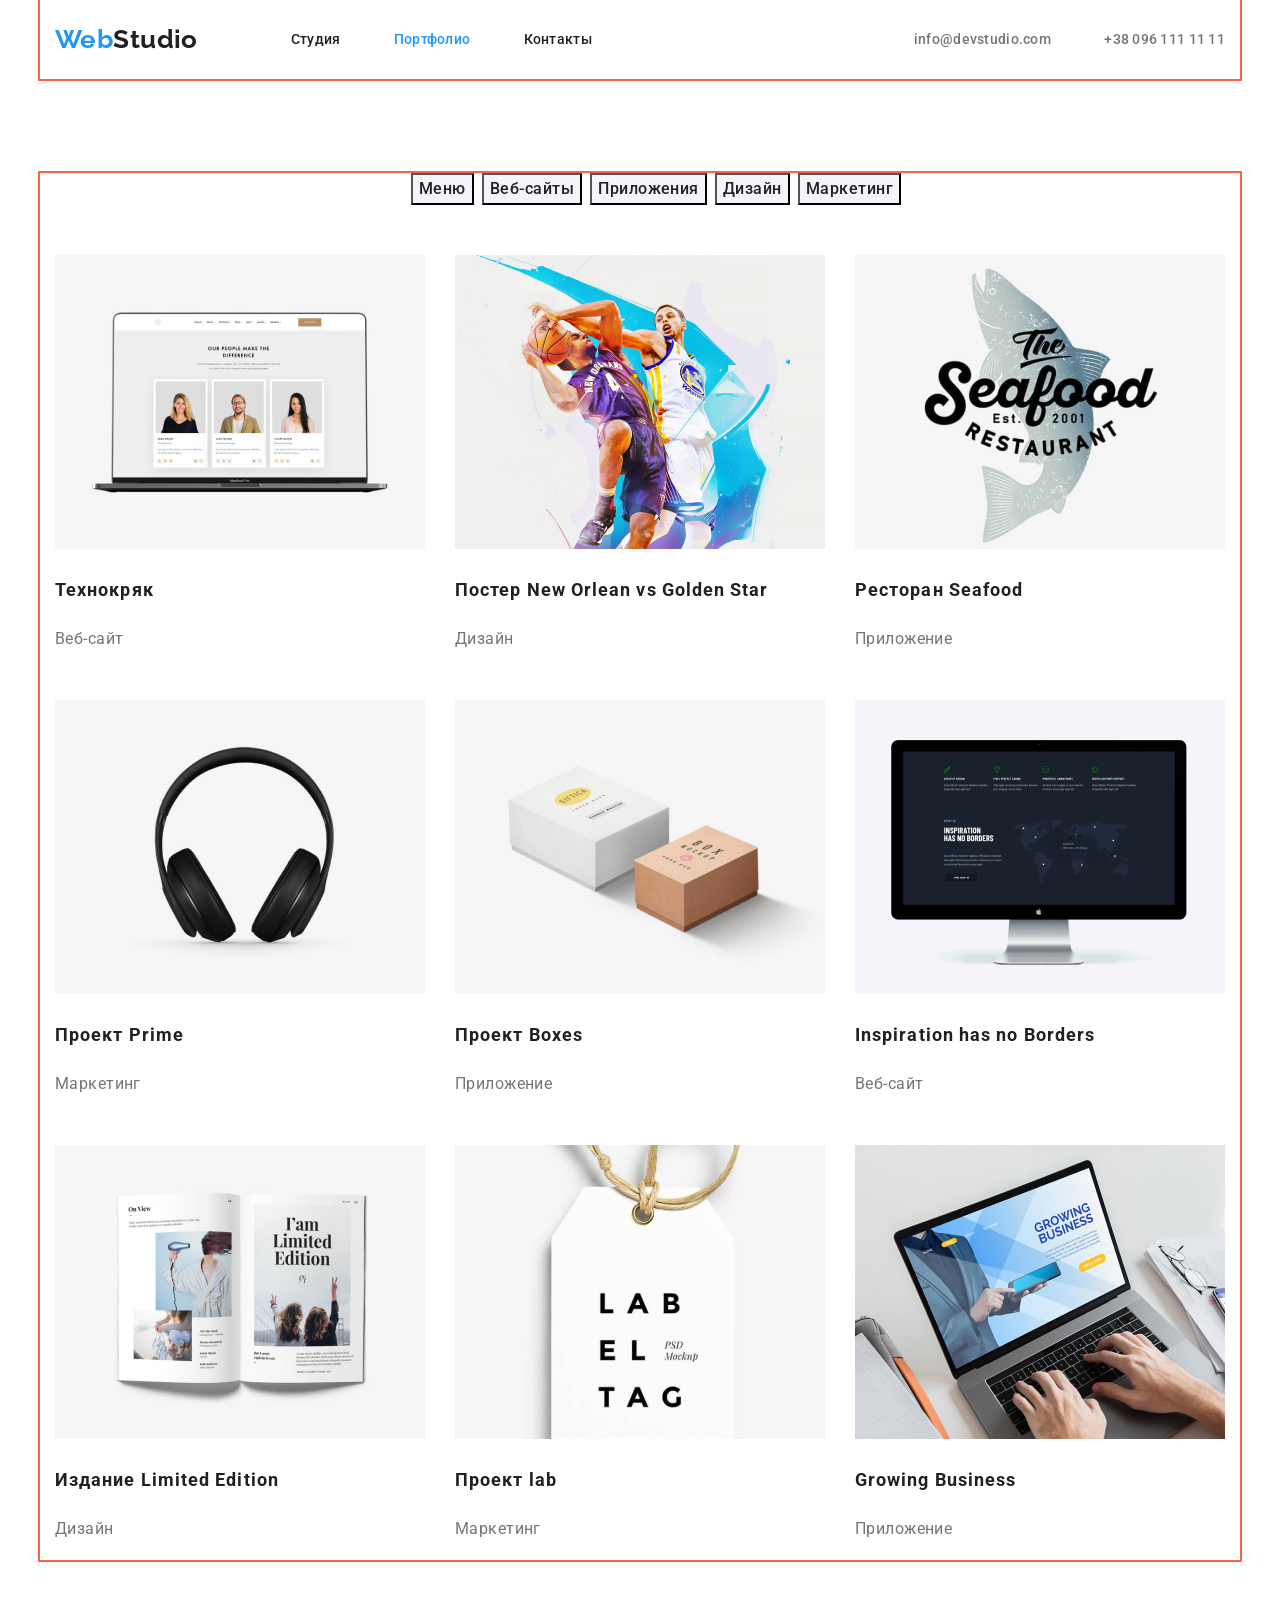
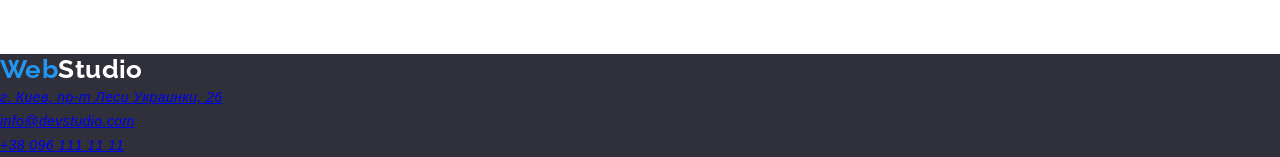
==== commit 1186235d: "Добавляет позиционирование" ====
--- a/portfolio.html
+++ b/portfolio.html
@@ -19,22 +19,27 @@
   <body>
     <div class="container">
       <header class="header-page">
-        <nav>
+        <nav class="nav-container">
           <a href="./index.html" class="logo" arial-label="Логотип веб-студии"
             >Web<span class="logo-header">Studio</span></a
           >
-
-          <ul class="site-nav">
-            <li><a href="./index.html" class="link">Студия</a></li>
-            <li><a href="./portfolio.html" class="link current">Портфолио</a></li>
-            <li><a href="#" class="link">Контакты</a></li>
-          </ul>
+          <div class="menu">
+            <ul class="site-nav">
+              <li class="site-nav-item"><a href="./index.html" class="link">Студия</a></li>
+              <li class="site-nav-item"><a href="./portfolio.html" class="link current">Портфолио</a></li>
+              <li class="site-nav-item"><a href="#" class="link">Контакты</a></li>
+            </ul>
+          </div>
         </nav>
 
-        <ul class="site-contacts">
-          <li><a href="mailto:info@devstudio.com" class="link-contacts">info@devstudio.com</a></li>
-          <li><a href="tel:+380961111111" class="link-contacts">+38 096 111 11 11</a></li>
-        </ul>
+        <div class="contacts">
+          <ul class="site-contacts">
+            <li class="site-contacts-item mail-with-margin">
+              <a href="mailto:info@devstudio.com" class="link-contacts">info@devstudio.com</a>
+            </li>
+            <li class="site-contacts-item"><a href="tel:+380961111111" class="link-contacts">+38 096 111 11 11</a></li>
+          </ul>
+        </div>
       </header>
     </div>
 
--- a/css/common.css
+++ b/css/common.css
@@ -48,8 +48,20 @@
   margin-right: auto;
   outline: 2px solid tomato;
 }
-
-/* Site-nav */
+/* ======== HEADER ======== */
+/* ======== Site-nav ======== */
+
+.header-page {
+  display: flex;
+  align-items: center;
+  padding-top: 24px;
+  padding-bottom: 24px;
+}
+
+.nav-container {
+  display: flex;
+  align-items: center;
+}
 
 .logo {
   color: #2196f3;
@@ -59,6 +71,8 @@
   font-weight: 700;
   font-size: 26px;
   line-height: 1.2;
+
+  display: inline-block;
 }
 
 .logo-header {
@@ -72,8 +86,26 @@
   line-height: 1.14;
   letter-spacing: 0.02em;
 
+  /* display: flex;
+  flex-direction: row;
+  justify-content: center; */
   margin-top: 0;
   margin-bottom: 0;
+  padding: 0;
+}
+
+.site-nav-item {
+  display: inline-block;
+  margin-left: 50px;
+}
+
+.site-nav-item:first-child {
+  margin-left: 0;
+}
+
+.menu {
+  display: inline-flex;
+  margin-left: 93px;
 }
 
 .site-nav .link {
@@ -90,9 +122,17 @@
   color: var(--accent-color);
 }
 
+/* Contacts */
+
+.contacts {
+  display: inline-block;
+  margin-left: auto;
+}
+
 .site-contacts {
   margin-bottom: 0;
   margin-top: 0;
+  padding: 0;
 
   font-weight: 500;
   line-height: 1.14;
@@ -101,6 +141,10 @@
   list-style: none;
 }
 
+.site-contacts-item {
+  display: inline-block;
+}
+
 .site-contacts .link-contacts {
   color: var(--text-main-color);
   text-decoration: none;
@@ -111,7 +155,13 @@
   color: var(--accent-color);
 }
 
-/* Footer */
+.mail-with-margin {
+  margin-right: 50px;
+}
+
+/* ======== END HEADER ======== */
+
+/* ======== FOOTER ======== */
 
 .logo-footer {
   color: #ffffff;
@@ -121,21 +171,27 @@
   background-color: var(--secondary-bg-color);
 }
 
-.address-container {
+.address-list {
   font-style: normal;
   font-size: 14px;
   line-height: 1.7;
 }
 
-.address-container .text {
+.address-list-item {
+  list-style: none;
+}
+
+.address-list-item .text {
   color: var(--primary-white-color);
   text-decoration: none;
 }
 
-.address-container .link {
+.address-list-item .link {
   color: var(--secondary-white-color);
   text-decoration: none;
 }
+
+/* ======== END FOOTER ======== */
 
 /* Hidden header */
 
@@ -149,3 +205,5 @@
   width: 1px !important;
   overflow: hidden;
 }
+
+/* ======== END FOOTER ======== */
--- a/css/styles.css
+++ b/css/styles.css
@@ -1,10 +1,21 @@
-/* Стили для index.html*/
-
-/* Hero */
+/* ======== index.html ======== */
+
+/* ======== HERO ======== */
 
 .hero {
   background-color: #2f303a;
   text-align: center;
+}
+
+.hero-container {
+  display: flex;
+  align-items: center;
+  flex-direction: column;
+  width: 696px;
+  margin-left: auto;
+  margin-right: auto;
+  padding-bottom: 200px;
+  padding-top: 200px;
 }
 
 .hero-title {
@@ -31,7 +42,7 @@
   letter-spacing: 0.06em;
 }
 
-/* For all sections */
+/* ======== COMPONENTS ======== */
 
 .section .section-title {
   color: var(--title-text-color);
@@ -45,7 +56,7 @@
   margin-bottom: 50px;
 }
 
-/* Features */
+/* ======== FEATURES ======== */
 
 .section.features {
   padding-top: 94px;
@@ -54,8 +65,17 @@
 
 .feature-list {
   list-style: none;
-  margin-top: 0;
-  margin-bottom: 0;
+
+  display: flex;
+  align-items: center;
+  justify-content: space-between;
+  padding: 0;
+  margin-top: 0;
+  margin-bottom: 0;
+}
+
+.feature-list-item {
+  width: 270px;
 }
 
 .feature-list .title {
@@ -80,7 +100,7 @@
   margin-top: 0;
 } */
 
-/* Work */
+/* ======== WORK ======== */
 
 .section.works {
   padding-bottom: 94px;
@@ -88,8 +108,13 @@
 
 .work-list {
   list-style: none;
-  margin-top: 0;
-  margin-bottom: 0;
+
+  display: flex;
+  align-items: center;
+  justify-content: space-between;
+  margin-top: 0;
+  margin-bottom: 0;
+  padding: 0;
 }
 
 /* Our team */
@@ -115,10 +140,13 @@
 .team-list .text {
   font-size: 16px;
   line-height: 1.9;
-  text-align: center;
-
-  margin-top: 0;
-  margin-bottom: 0;
+
+  margin-top: 0;
+  margin-bottom: 0;
+}
+
+.team-list-item {
+  text-align: center;
 }
 
 .team-section {
@@ -127,7 +155,7 @@
   padding-top: 94px;
 }
 
-/* Стили для portfolio.html*/
+/* ======== portfolio.html ======== */
 
 .portfolio-section {
   padding-top: 94px;
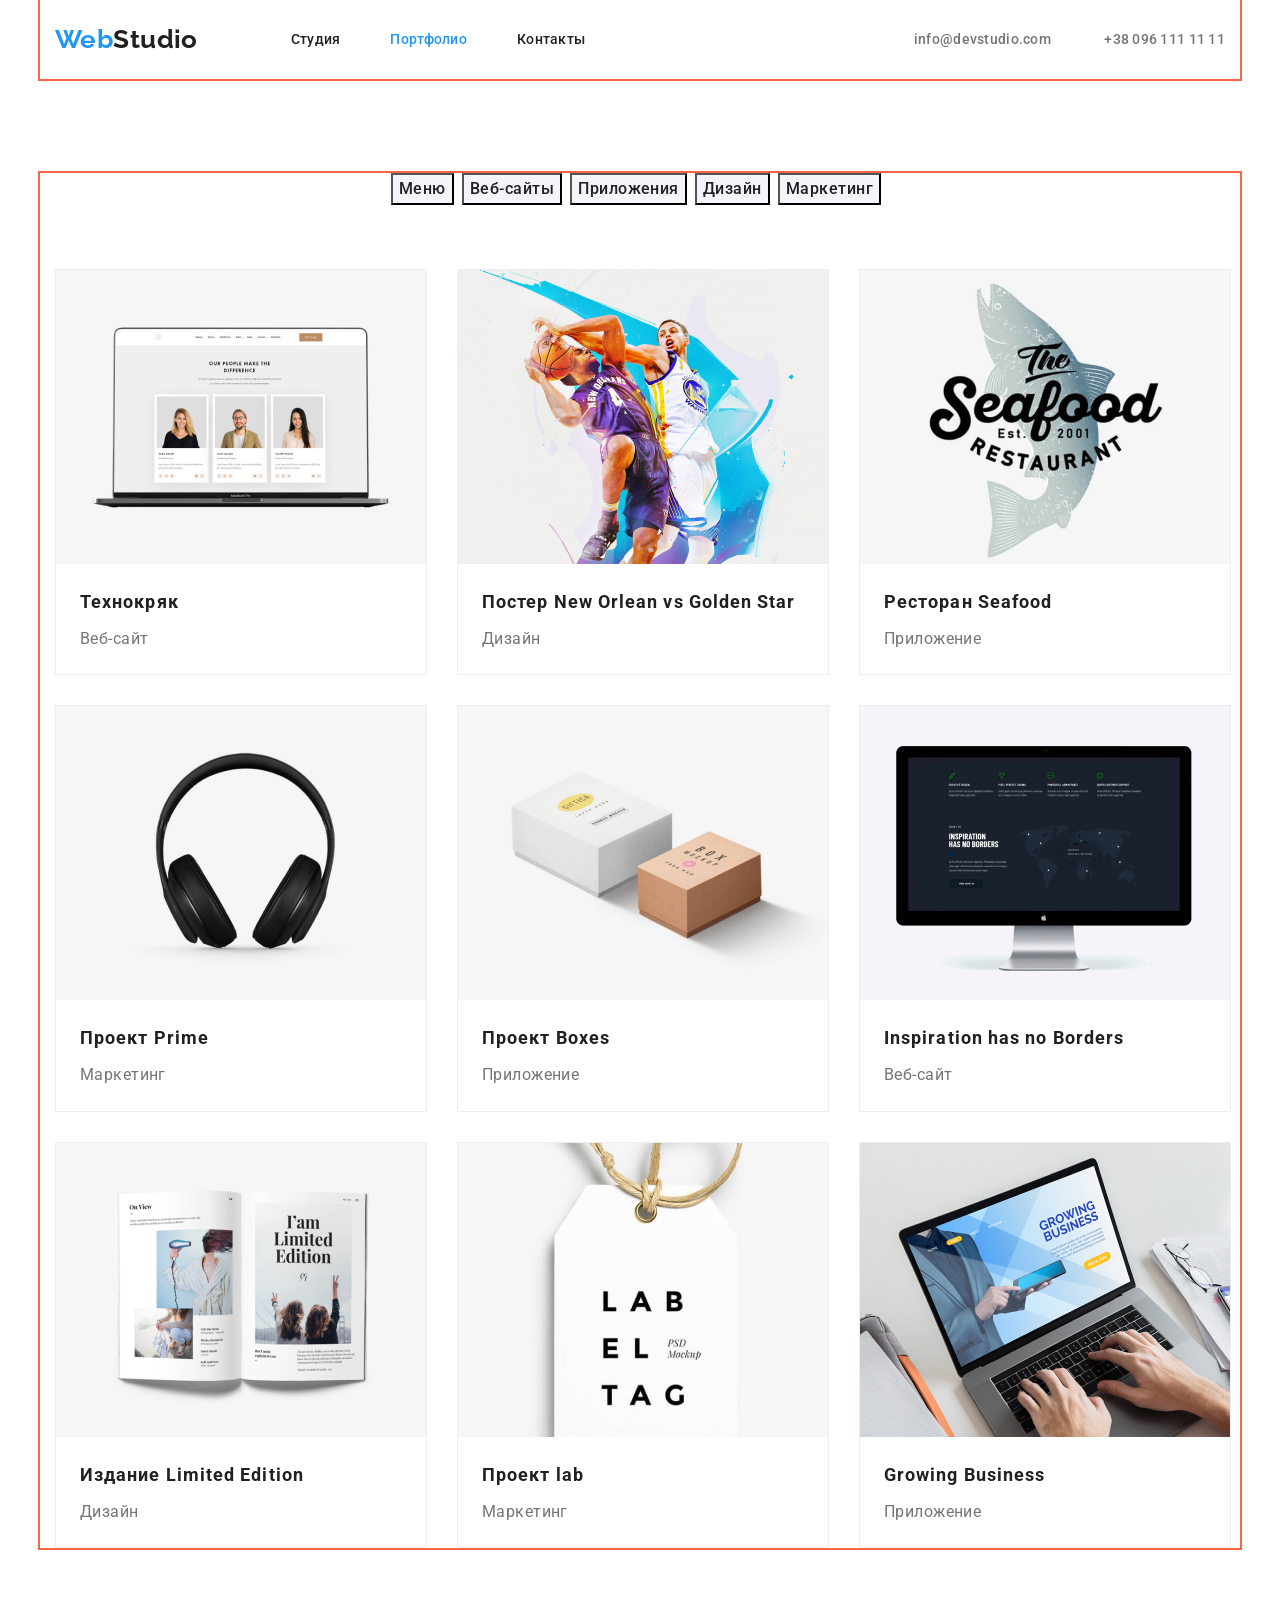
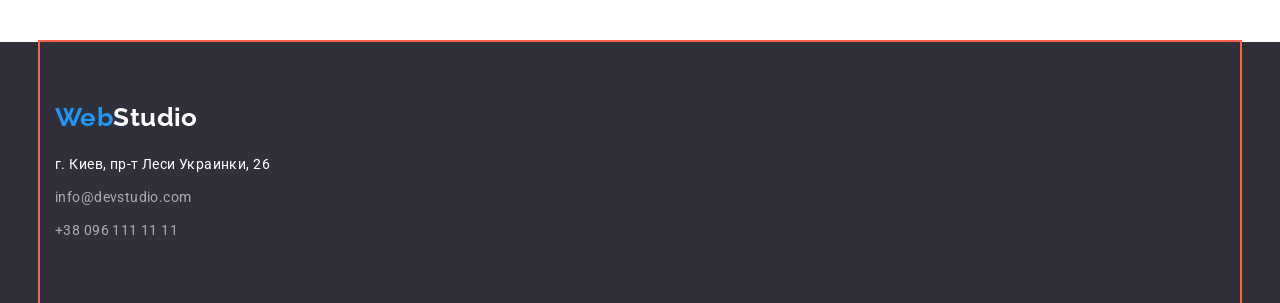
==== commit 2670e050: "Добавляет позиционирование 2.0" ====
--- a/portfolio.html
+++ b/portfolio.html
@@ -17,8 +17,8 @@
     <link rel="stylesheet" href="./css/styles.css" />
   </head>
   <body>
-    <div class="container">
-      <header class="header-page">
+    <header class="header-page">
+      <div class="container header-container">
         <nav class="nav-container">
           <a href="./index.html" class="logo" arial-label="Логотип веб-студии"
             >Web<span class="logo-header">Studio</span></a
@@ -40,8 +40,8 @@
             <li class="site-contacts-item"><a href="tel:+380961111111" class="link-contacts">+38 096 111 11 11</a></li>
           </ul>
         </div>
-      </header>
-    </div>
+      </div>
+    </header>
 
     <main>
       <section class="portfolio-section">
@@ -72,7 +72,13 @@
             <li class="item">
               <a href="#" class="link">
                 <div class="content">
-                  <img src="./img/portfolio-1.jpg" alt="Главная страница веб-сайта" width="370" height="294" />
+                  <img
+                    src="./img/portfolio-1.jpg"
+                    alt="Главная страница веб-сайта"
+                    width="370"
+                    height="294"
+                    class="img examples-img"
+                  />
                 </div>
                 <div class="card-footer">
                   <h2 class="title">Технокряк</h2>
@@ -83,7 +89,13 @@
             <li class="item">
               <a href="#" class="link">
                 <div class="content">
-                  <img src="./img/portfolio-2.jpg" alt="Два баскетболиста борются за мяч" width="370" height="294" />
+                  <img
+                    src="./img/portfolio-2.jpg"
+                    alt="Два баскетболиста борются за мяч"
+                    width="370"
+                    height="294"
+                    class="img examples-img"
+                  />
                 </div>
 
                 <div class="card-footer">
@@ -95,7 +107,13 @@
             <li class="item">
               <a href="#" class="link">
                 <div class="content">
-                  <img src="./img/portfolio-3.jpg" alt="Логотип ресторана Seafood" width="370" height="294" />
+                  <img
+                    src="./img/portfolio-3.jpg"
+                    alt="Логотип ресторана Seafood"
+                    width="370"
+                    height="294"
+                    class="img examples-img"
+                  />
                 </div>
                 <div class="card-footer">
                   <h2 class="title">Ресторан <span lang="en">Seafood</span></h2>
@@ -106,7 +124,13 @@
             <li class="item">
               <a href="#" class="link">
                 <div class="content">
-                  <img src="./img/portfolio-4.jpg" alt="Накладные наушники" width="370" height="294" />
+                  <img
+                    src="./img/portfolio-4.jpg"
+                    alt="Накладные наушники"
+                    width="370"
+                    height="294"
+                    class="img examples-img"
+                  />
                 </div>
                 <div class="card-footer">
                   <h2 class="title">Проект <span lang="en">Prime</span></h2>
@@ -122,6 +146,7 @@
                     alt="Одна большая и одна маленькая коробочки"
                     width="370"
                     height="294"
+                    class="img examples-img"
                   />
                 </div>
                 <div class="card-footer">
@@ -133,7 +158,13 @@
             <li class="item">
               <a href="#" class="link">
                 <div class="content">
-                  <img src="./img/portfolio-6.jpg" alt="Главная страница веб-сайта" width="370" height="294" />
+                  <img
+                    src="./img/portfolio-6.jpg"
+                    alt="Главная страница веб-сайта"
+                    width="370"
+                    height="294"
+                    class="img examples-img"
+                  />
                 </div>
                 <div class="card-footer">
                   <h2 class="title"><span lang="en">Inspiration has no Borders</span></h2>
@@ -144,7 +175,13 @@
             <li class="item">
               <a href="#" class="link">
                 <div class="content">
-                  <img src="./img/potfolio-7.jpg" alt="Разворот книги" width="370" height="294" />
+                  <img
+                    src="./img/potfolio-7.jpg"
+                    alt="Разворот книги"
+                    width="370"
+                    height="294"
+                    class="img examples-img"
+                  />
                 </div>
                 <div class="card-footer">
                   <h2 class="title">Издание <span lang="en">Limited Edition</span></h2>
@@ -154,7 +191,9 @@
             </li>
             <li class="item">
               <a href="#" class="link">
-                <div class="content"><img src="./img/portfolio-8.jpg" alt="Бирка" width="370" height="294" /></div>
+                <div class="content">
+                  <img src="./img/portfolio-8.jpg" alt="Бирка" width="370" height="294" class="img examples-img" />
+                </div>
                 <div class="card-footer">
                   <h2 class="title">Проект <span lang="en">lab</span></h2>
                   <p class="text">Маркетинг</p>
@@ -164,7 +203,13 @@
             <li class="item">
               <a href="#" class="link">
                 <div class="content">
-                  <img src="./img/portfolio-9.jpg" alt="Ноутбук на котором набирают текст" width="370" height="294" />
+                  <img
+                    src="./img/portfolio-9.jpg"
+                    alt="Ноутбук на котором набирают текст"
+                    width="370"
+                    height="294"
+                    class="img examples-img"
+                  />
                 </div>
                 <div class="card-footer">
                   <h2 lang="en" class="title">Growing Business</h2>
@@ -178,14 +223,20 @@
     </main>
 
     <footer class="footer-page">
-      <a href="./index.html" class="logo">Web<span class="logo-footer">Studio</span></a>
-      <address class="address-container">
-        <a href="https://goo.gl/maps/Ahhb2B3hDKV3ZpVi9" class="text" target="_blank" rel="noopener noreferrer"
-          >г. Киев, пр-т Леси Украинки, 26</a
-        >
-        <a href="mailto:info@devstudio.com" class="link">info@devstudio.com</a>
-        <a href="tel:+380961111111" class="link">+38 096 111 11 11</a>
-      </address>
+      <div class="container footer-container">
+        <a href="./index.html" class="logo logo-for-footer">Web<span class="logo-footer">Studio</span></a>
+        <address class="address-container">
+          <ul class="address-list">
+            <li class="address-list-item">
+              <a href="https://goo.gl/maps/Ahhb2B3hDKV3ZpVi9" class="text" target="_blank" rel="noopener noreferrer"
+                >г. Киев, пр-т Леси Украинки, 26</a
+              >
+            </li>
+            <li class="address-list-item"><a href="mailto:info@devstudio.com" class="link">info@devstudio.com</a></li>
+            <li class="address-list-item"><a href="tel:+380961111111" class="link">+38 096 111 11 11</a></li>
+          </ul>
+        </address>
+      </div>
     </footer>
   </body>
 </html>
--- a/css/common.css
+++ b/css/common.css
@@ -48,10 +48,15 @@
   margin-right: auto;
   outline: 2px solid tomato;
 }
+
+.img {
+  display: block;
+}
+
 /* ======== HEADER ======== */
 /* ======== Site-nav ======== */
 
-.header-page {
+.container.header-container {
   display: flex;
   align-items: center;
   padding-top: 24px;
@@ -86,16 +91,14 @@
   line-height: 1.14;
   letter-spacing: 0.02em;
 
-  /* display: flex;
-  flex-direction: row;
-  justify-content: center; */
+  display: flex;
   margin-top: 0;
   margin-bottom: 0;
   padding: 0;
 }
 
 .site-nav-item {
-  display: inline-block;
+  /* display: inline-block; */
   margin-left: 50px;
 }
 
@@ -111,6 +114,7 @@
 .site-nav .link {
   color: var(--title-text-color);
   text-decoration: none;
+  display: block;
 }
 
 .site-nav .link:hover,
@@ -163,22 +167,49 @@
 
 /* ======== FOOTER ======== */
 
+.container.footer-container {
+  display: flex;
+  flex-direction: column;
+  padding-top: 60px;
+  padding-bottom: 60px;
+}
+
+.logo.logo-for-footer {
+  display: inline-block;
+  margin-bottom: 20px;
+}
+
 .logo-footer {
   color: #ffffff;
 }
 
 .footer-page {
   background-color: var(--secondary-bg-color);
+}
+
+.address-container {
+  display: flex;
 }
 
 .address-list {
   font-style: normal;
   font-size: 14px;
   line-height: 1.7;
+
+  display: inline-flex;
+  flex-direction: column;
+  margin: 0;
+  padding: 0;
 }
 
 .address-list-item {
   list-style: none;
+
+  margin-bottom: 9px;
+}
+
+.address-list-item:last-child {
+  margin-bottom: 0;
 }
 
 .address-list-item .text {
@@ -189,6 +220,8 @@
 .address-list-item .link {
   color: var(--secondary-white-color);
   text-decoration: none;
+
+  display: inline-block;
 }
 
 /* ======== END FOOTER ======== */
--- a/css/styles.css
+++ b/css/styles.css
@@ -42,6 +42,8 @@
   letter-spacing: 0.06em;
 }
 
+/* ======== END HERO ======== */
+
 /* ======== COMPONENTS ======== */
 
 .section .section-title {
@@ -56,6 +58,8 @@
   margin-bottom: 50px;
 }
 
+/* ======== END COMPONENTS ======== */
+
 /* ======== FEATURES ======== */
 
 .section.features {
@@ -100,7 +104,9 @@
   margin-top: 0;
 } */
 
-/* ======== WORK ======== */
+/* ======== END FEATURES ======== */
+
+/* ======== WORKS ======== */
 
 .section.works {
   padding-bottom: 94px;
@@ -117,12 +123,41 @@
   padding: 0;
 }
 
-/* Our team */
+/* ======== END WORKS ======== */
+
+/* ======== OUR TEAM ======== */
 
 .team-list {
   list-style: none;
-  margin-top: 0;
-  margin-bottom: 0;
+
+  display: flex;
+  justify-content: center;
+  margin-top: 0;
+  margin-bottom: 0;
+  padding-left: 0;
+}
+
+.team-list-item {
+  background-color: #ffffff;
+
+  display: flex;
+  flex-direction: column;
+  border-radius: 0px 0px 4px 4px;
+  box-shadow: 0px 1px 3px rgba(0, 0, 0, 0.12), 0px 1px 1px rgba(0, 0, 0, 0.14), 0px 2px 1px rgba(0, 0, 0, 0.2);
+  margin-right: 30px;
+}
+
+.team-list-item:last-child {
+  margin-right: 0;
+}
+
+.content-card-team {
+  flex-grow: 1;
+  margin-bottom: 30px;
+}
+
+.footer-card-team {
+  padding-bottom: 30px;
 }
 
 .team-list .title {
@@ -134,7 +169,7 @@
   text-align: center;
 
   margin-top: 0;
-  margin-bottom: 0;
+  margin-bottom: 10px;
 }
 
 .team-list .text {
@@ -155,6 +190,8 @@
   padding-top: 94px;
 }
 
+/* ======== END OUR TEAM ======== */
+
 /* ======== portfolio.html ======== */
 
 .portfolio-section {
@@ -162,6 +199,8 @@
   padding-bottom: 94px;
 }
 
+/* ======== FILTERS MENU ======== */
+
 .filter-list {
   list-style: none;
 
@@ -169,6 +208,7 @@
   justify-content: center;
   margin-top: 0;
   margin-bottom: 0px;
+  padding-left: 0;
   padding-bottom: 50px;
 }
 
@@ -190,26 +230,48 @@
   background-color: var(--accent-color);
 }
 
+/* ======== END FILTERS MENU ======== */
+
+/* ======== EXAMPLES ======== */
+
 .example-list {
   list-style: none;
 
   display: flex;
   flex-wrap: wrap;
-  margin-left: -30px;
-  margin-top: -30px;
+  margin-right: -30px;
+  margin-bottom: -30px;
   margin-bottom: 0;
   padding-left: 0;
 }
 
 .item {
-  margin-left: 30px;
-  margin-top: 30px;
+  margin-right: 30px;
+  margin-bottom: 30px;
   flex-basis: calc(100% / 3 - 30px);
+  border: 1px solid #eeeeee;
+}
+.item:nth-child(3n) {
+  margin-right: 0;
+}
+
+.item:nth-last-child(-n + 3) {
+  margin-bottom: 0;
+}
+
+.img.examples-img {
+  margin-bottom: 20px;
 }
 
 .example-list .link {
   text-decoration: none;
   color: var(--text-main-color);
+}
+
+.card-footer {
+  padding-right: 24px;
+  padding-bottom: 20px;
+  padding-left: 24px;
 }
 
 .card-footer .title {
@@ -219,11 +281,14 @@
   font-size: 18px;
   line-height: 2;
   letter-spacing: 0.06em;
+  margin-bottom: 4px;
+  margin-top: 0;
 }
 
 .card-footer .text {
   font-size: 16px;
   line-height: 1.9;
+  margin: 0;
 }
 
 .link {
@@ -233,3 +298,5 @@
 .link > .content {
   flex-grow: 1;
 }
+
+/* ======== END EXAMPLES ======== */
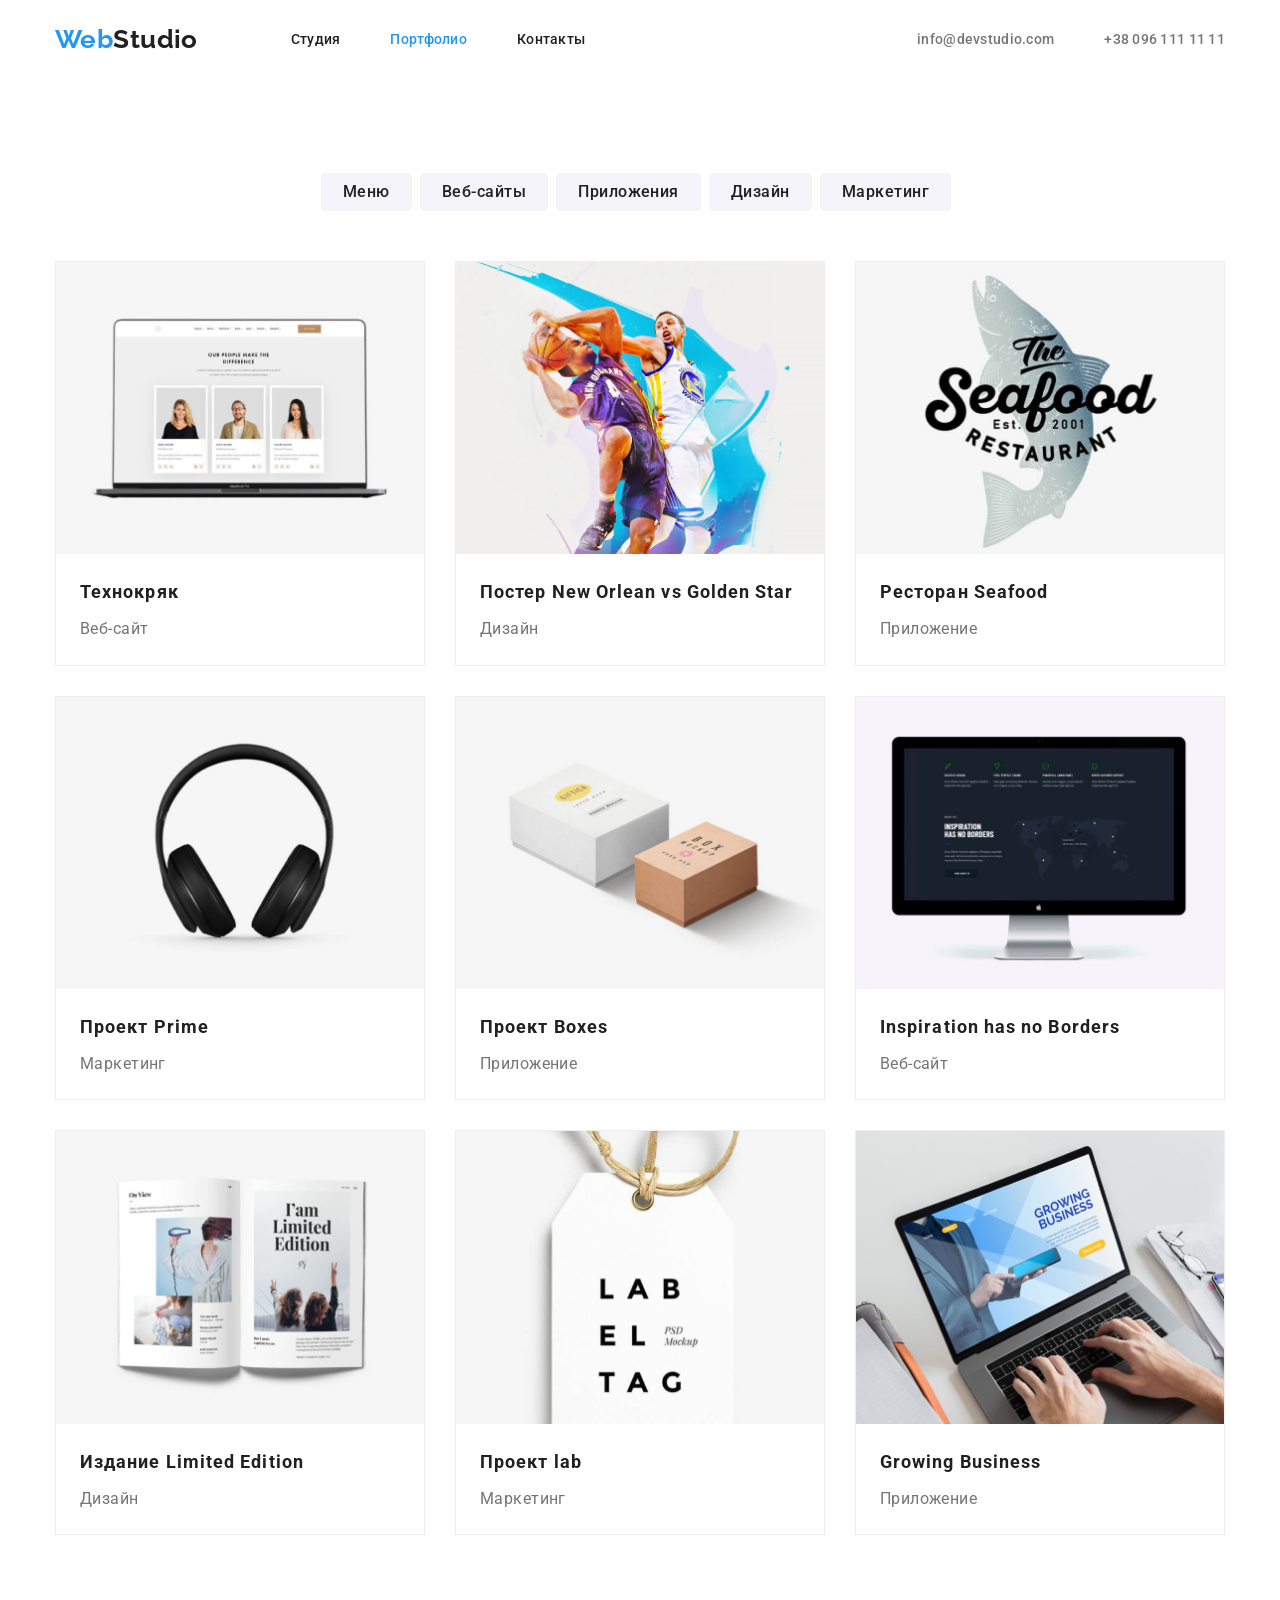
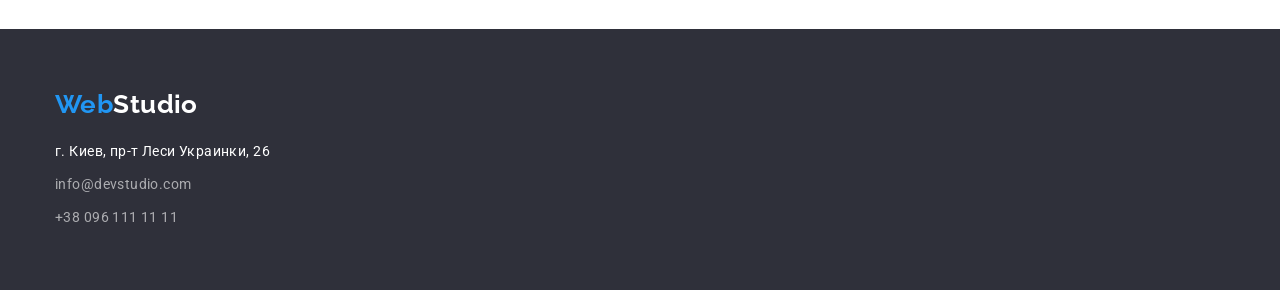
==== commit 9e86248e: "Фиксит позиционирование" ====
--- a/portfolio.html
+++ b/portfolio.html
@@ -20,26 +20,23 @@
     <header class="header-page">
       <div class="container header-container">
         <nav class="nav-container">
-          <a href="./index.html" class="logo" arial-label="Логотип веб-студии"
+          <a href="./index.html" class="logo logo-for-header" arial-label="Логотип веб-студии"
             >Web<span class="logo-header">Studio</span></a
           >
-          <div class="menu">
-            <ul class="site-nav">
-              <li class="site-nav-item"><a href="./index.html" class="link">Студия</a></li>
-              <li class="site-nav-item"><a href="./portfolio.html" class="link current">Портфолио</a></li>
-              <li class="site-nav-item"><a href="#" class="link">Контакты</a></li>
-            </ul>
-          </div>
+
+          <ul class="site-nav">
+            <li class="site-nav-item"><a href="./index.html" class="link">Студия</a></li>
+            <li class="site-nav-item"><a href="./portfolio.html" class="link current">Портфолио</a></li>
+            <li class="site-nav-item"><a href="#" class="link">Контакты</a></li>
+          </ul>
         </nav>
 
-        <div class="contacts">
-          <ul class="site-contacts">
-            <li class="site-contacts-item mail-with-margin">
-              <a href="mailto:info@devstudio.com" class="link-contacts">info@devstudio.com</a>
-            </li>
-            <li class="site-contacts-item"><a href="tel:+380961111111" class="link-contacts">+38 096 111 11 11</a></li>
-          </ul>
-        </div>
+        <ul class="site-contacts">
+          <li class="site-contacts-item mail-with-margin">
+            <a href="mailto:info@devstudio.com" class="link-contacts">info@devstudio.com</a>
+          </li>
+          <li class="site-contacts-item"><a href="tel:+380961111111" class="link-contacts">+38 096 111 11 11</a></li>
+        </ul>
       </div>
     </header>
 
@@ -223,19 +220,21 @@
     </main>
 
     <footer class="footer-page">
-      <div class="container footer-container">
-        <a href="./index.html" class="logo logo-for-footer">Web<span class="logo-footer">Studio</span></a>
-        <address class="address-container">
-          <ul class="address-list">
-            <li class="address-list-item">
-              <a href="https://goo.gl/maps/Ahhb2B3hDKV3ZpVi9" class="text" target="_blank" rel="noopener noreferrer"
-                >г. Киев, пр-т Леси Украинки, 26</a
-              >
-            </li>
-            <li class="address-list-item"><a href="mailto:info@devstudio.com" class="link">info@devstudio.com</a></li>
-            <li class="address-list-item"><a href="tel:+380961111111" class="link">+38 096 111 11 11</a></li>
-          </ul>
-        </address>
+      <div class="container">
+        <div class="footer-container">
+          <a href="./index.html" class="logo logo-for-footer">Web<span class="logo-footer">Studio</span></a>
+          <address class="address-container">
+            <ul class="address-list">
+              <li class="address-list-item">
+                <a href="https://goo.gl/maps/Ahhb2B3hDKV3ZpVi9" class="text" target="_blank" rel="noopener noreferrer"
+                  >г. Киев, пр-т Леси Украинки, 26</a
+                >
+              </li>
+              <li class="address-list-item"><a href="mailto:info@devstudio.com" class="link">info@devstudio.com</a></li>
+              <li class="address-list-item"><a href="tel:+380961111111" class="link">+38 096 111 11 11</a></li>
+            </ul>
+          </address>
+        </div>
       </div>
     </footer>
   </body>
--- a/css/common.css
+++ b/css/common.css
@@ -1,13 +1,3 @@
-html {
-  box-sizing: border-box;
-}
-
-*,
-*::before,
-*::after {
-  box-sizing: inherit;
-}
-
 body {
   background-color: var(--primary-bg-color);
   color: var(--text-main-color);
@@ -40,17 +30,46 @@
 /* вторичный цвет фона #F5F4FA */
 /* 1200*/
 
+h1,
+h2,
+h3,
+h4,
+h5,
+h6 {
+  margin: 0;
+}
+
+ul,
+ol {
+  margin: 0;
+  padding: 0;
+}
+
+p {
+  margin: 0;
+}
+
+.img {
+  display: block;
+  max-width: 100%;
+  height: auto;
+}
+
+.list {
+  list-style: none;
+}
+
+.link {
+  text-decoration: none;
+}
+
 .container {
   width: 1200px;
   padding-left: 15px;
   padding-right: 15px;
   margin-left: auto;
   margin-right: auto;
-  outline: 2px solid tomato;
-}
-
-.img {
-  display: block;
+  /* outline: 2px solid tomato; */
 }
 
 /* ======== HEADER ======== */
@@ -66,6 +85,8 @@
 .nav-container {
   display: flex;
   align-items: center;
+
+  margin-right: auto;
 }
 
 .logo {
@@ -76,8 +97,10 @@
   font-weight: 700;
   font-size: 26px;
   line-height: 1.2;
-
-  display: inline-block;
+}
+
+.logo.logo-for-header {
+  margin-right: 93px;
 }
 
 .logo-header {
@@ -92,23 +115,14 @@
   letter-spacing: 0.02em;
 
   display: flex;
-  margin-top: 0;
-  margin-bottom: 0;
-  padding: 0;
 }
 
 .site-nav-item {
-  /* display: inline-block; */
-  margin-left: 50px;
-}
-
-.site-nav-item:first-child {
-  margin-left: 0;
-}
-
-.menu {
-  display: inline-flex;
-  margin-left: 93px;
+  margin-right: 50px;
+}
+
+.site-nav-item:last-child {
+  margin-right: 0;
 }
 
 .site-nav .link {
@@ -128,25 +142,13 @@
 
 /* Contacts */
 
-.contacts {
-  display: inline-block;
-  margin-left: auto;
-}
-
 .site-contacts {
-  margin-bottom: 0;
-  margin-top: 0;
-  padding: 0;
-
   font-weight: 500;
   line-height: 1.14;
   letter-spacing: 0.02em;
 
   list-style: none;
-}
-
-.site-contacts-item {
-  display: inline-block;
+  display: flex;
 }
 
 .site-contacts .link-contacts {
@@ -167,15 +169,16 @@
 
 /* ======== FOOTER ======== */
 
-.container.footer-container {
+.footer-container {
   display: flex;
   flex-direction: column;
   padding-top: 60px;
   padding-bottom: 60px;
+  width: 270px;
 }
 
 .logo.logo-for-footer {
-  display: inline-block;
+  display: flex;
   margin-bottom: 20px;
 }
 
@@ -196,10 +199,8 @@
   font-size: 14px;
   line-height: 1.7;
 
-  display: inline-flex;
+  display: flex;
   flex-direction: column;
-  margin: 0;
-  padding: 0;
 }
 
 .address-list-item {
@@ -220,8 +221,6 @@
 .address-list-item .link {
   color: var(--secondary-white-color);
   text-decoration: none;
-
-  display: inline-block;
 }
 
 /* ======== END FOOTER ======== */
--- a/css/styles.css
+++ b/css/styles.css
@@ -11,7 +11,7 @@
   display: flex;
   align-items: center;
   flex-direction: column;
-  width: 696px;
+  width: 700px;
   margin-left: auto;
   margin-right: auto;
   padding-bottom: 200px;
@@ -28,7 +28,6 @@
   text-transform: uppercase;
 
   margin-bottom: 30px;
-  margin-top: 0;
 }
 
 .hero-button {
@@ -54,7 +53,6 @@
   line-height: 1.17;
   text-align: center;
 
-  margin-top: 0;
   margin-bottom: 50px;
 }
 
@@ -64,22 +62,30 @@
 
 .section.features {
   padding-top: 94px;
-  padding-bottom: 94px;
+  padding-bottom: 47px;
 }
 
 .feature-list {
   list-style: none;
 
   display: flex;
-  align-items: center;
-  justify-content: space-between;
+  flex-wrap: wrap;
+
   padding: 0;
-  margin-top: 0;
+  margin-top: -30px;
+  margin-right: -30px;
   margin-bottom: 0;
 }
 
 .feature-list-item {
+  flex-basis: calc(100% / 4 - 30px);
+  margin-top: 30px;
+  margin-right: 30px;
   width: 270px;
+}
+
+.feature-list-item:last-child {
+  margin-right: 0;
 }
 
 .feature-list .title {
@@ -90,25 +96,15 @@
   line-height: 1.14;
   text-transform: uppercase;
 
-  margin-top: 0;
   margin-bottom: 10px;
 }
 
-.feature-list .text {
-  margin-top: 0;
-  margin-bottom: 0;
-}
-
-/* .feature-list .text:last-child {
-  margin-bottom: 0;
-  margin-top: 0;
-} */
-
 /* ======== END FEATURES ======== */
 
 /* ======== WORKS ======== */
 
 .section.works {
+  padding-top: 47px;
   padding-bottom: 94px;
 }
 
@@ -131,8 +127,9 @@
   list-style: none;
 
   display: flex;
-  justify-content: center;
-  margin-top: 0;
+  flex-wrap: wrap;
+  margin-top: -30px;
+  margin-right: -30px;
   margin-bottom: 0;
   padding-left: 0;
 }
@@ -142,9 +139,12 @@
 
   display: flex;
   flex-direction: column;
+  margin-top: 30px;
+  margin-right: 30px;
+  flex-basis: calc(100% / 4 - 30px);
+
   border-radius: 0px 0px 4px 4px;
   box-shadow: 0px 1px 3px rgba(0, 0, 0, 0.12), 0px 1px 1px rgba(0, 0, 0, 0.14), 0px 2px 1px rgba(0, 0, 0, 0.2);
-  margin-right: 30px;
 }
 
 .team-list-item:last-child {
@@ -168,16 +168,12 @@
   line-height: 1.9;
   text-align: center;
 
-  margin-top: 0;
   margin-bottom: 10px;
 }
 
 .team-list .text {
   font-size: 16px;
   line-height: 1.9;
-
-  margin-top: 0;
-  margin-bottom: 0;
 }
 
 .team-list-item {
@@ -206,9 +202,6 @@
 
   display: flex;
   justify-content: center;
-  margin-top: 0;
-  margin-bottom: 0px;
-  padding-left: 0;
   padding-bottom: 50px;
 }
 
@@ -222,12 +215,17 @@
   line-height: 1.6;
   letter-spacing: 0.03em;
   margin-right: 8px;
+
+  border: none;
+  padding: 6px 22px;
+  border-radius: 4px;
 }
 
 .button:hover,
 .button:focus {
   color: var(--primary-white-color);
   background-color: var(--accent-color);
+  box-shadow: 0px 3px 1px rgba(0, 0, 0, 0.1), 0px 1px 2px rgba(0, 0, 0, 0.08), 0px 2px 2px rgba(0, 0, 0, 0.12);
 }
 
 /* ======== END FILTERS MENU ======== */
@@ -240,30 +238,23 @@
   display: flex;
   flex-wrap: wrap;
   margin-right: -30px;
-  margin-bottom: -30px;
-  margin-bottom: 0;
-  padding-left: 0;
+  margin-top: -30px;
 }
 
 .item {
+  display: flex;
+  flex-direction: column;
   margin-right: 30px;
-  margin-bottom: 30px;
-  flex-basis: calc(100% / 3 - 30px);
+  margin-top: 30px;
+  width: calc((100% - 90px) / 3);
   border: 1px solid #eeeeee;
-}
-.item:nth-child(3n) {
-  margin-right: 0;
-}
-
-.item:nth-last-child(-n + 3) {
-  margin-bottom: 0;
 }
 
 .img.examples-img {
   margin-bottom: 20px;
 }
 
-.example-list .link {
+.example-list {
   text-decoration: none;
   color: var(--text-main-color);
 }
@@ -289,6 +280,7 @@
   font-size: 16px;
   line-height: 1.9;
   margin: 0;
+  color: var(--text-main-color);
 }
 
 .link {
